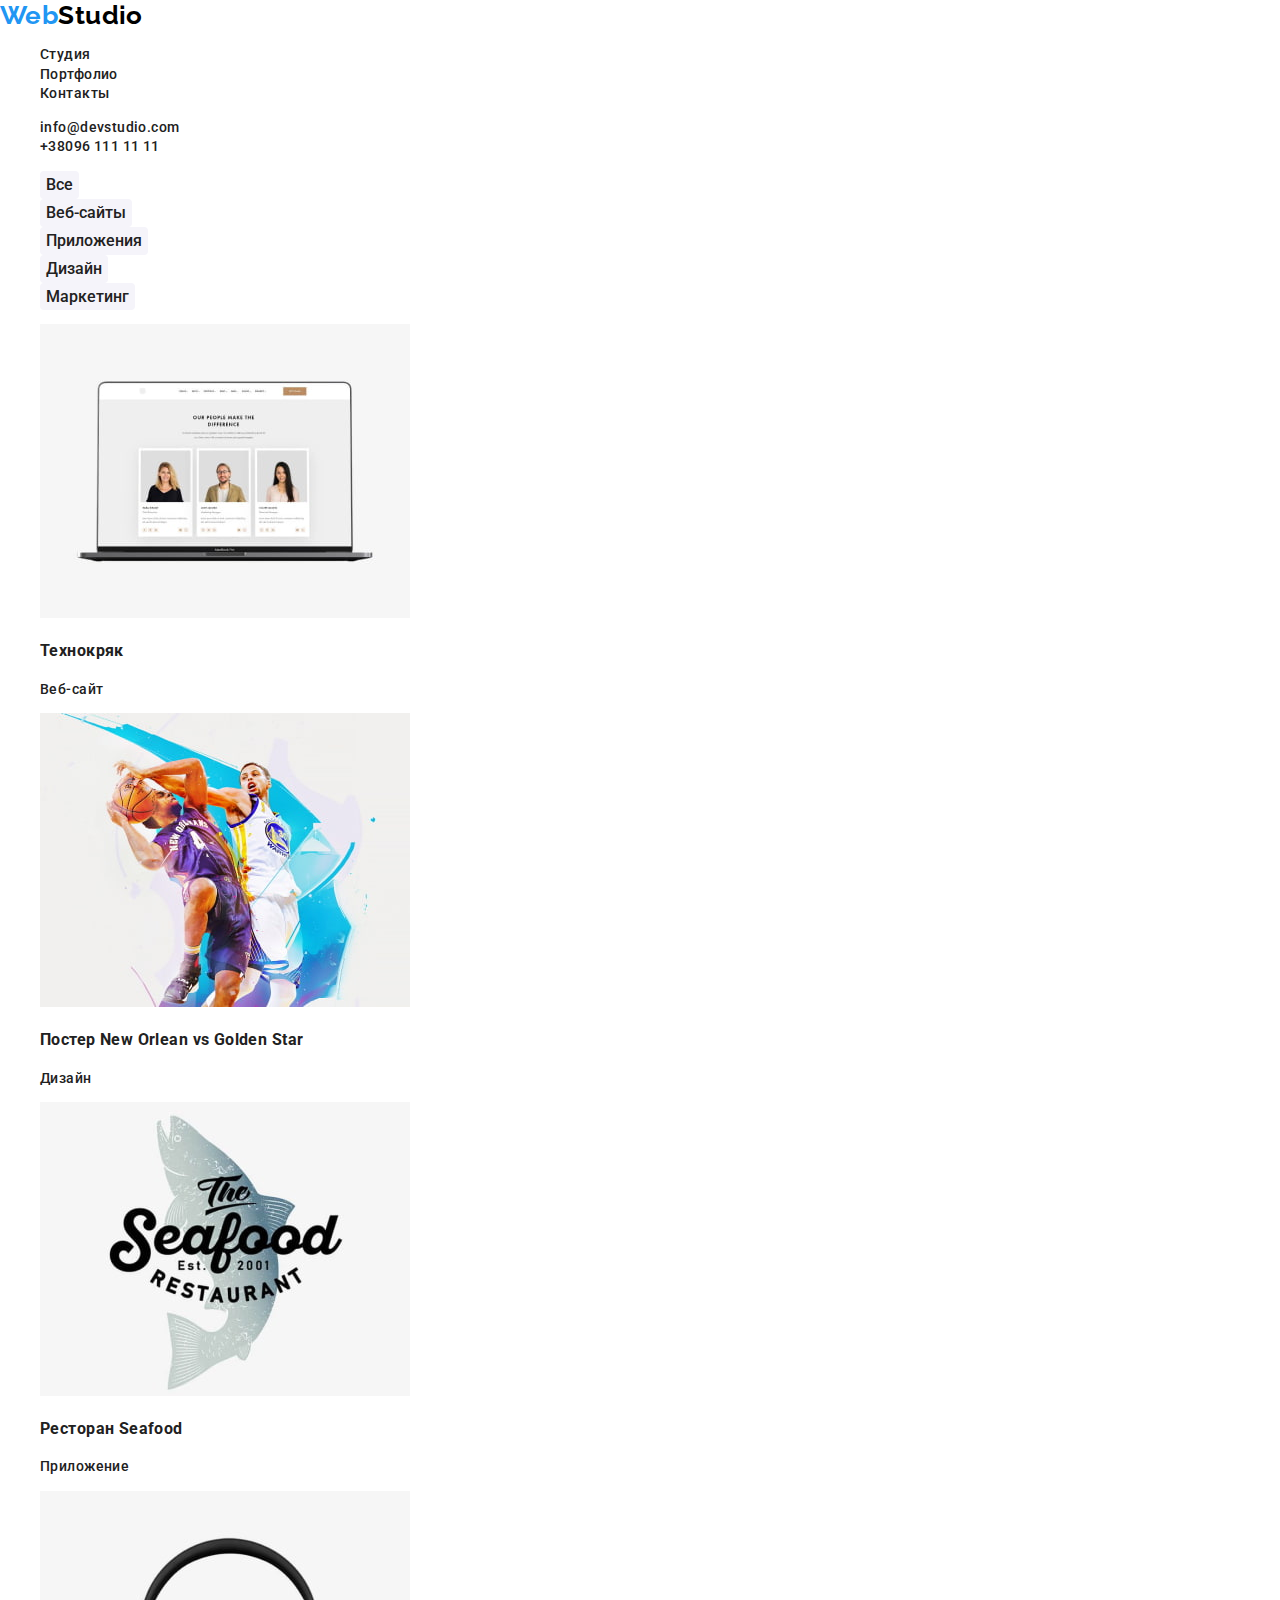
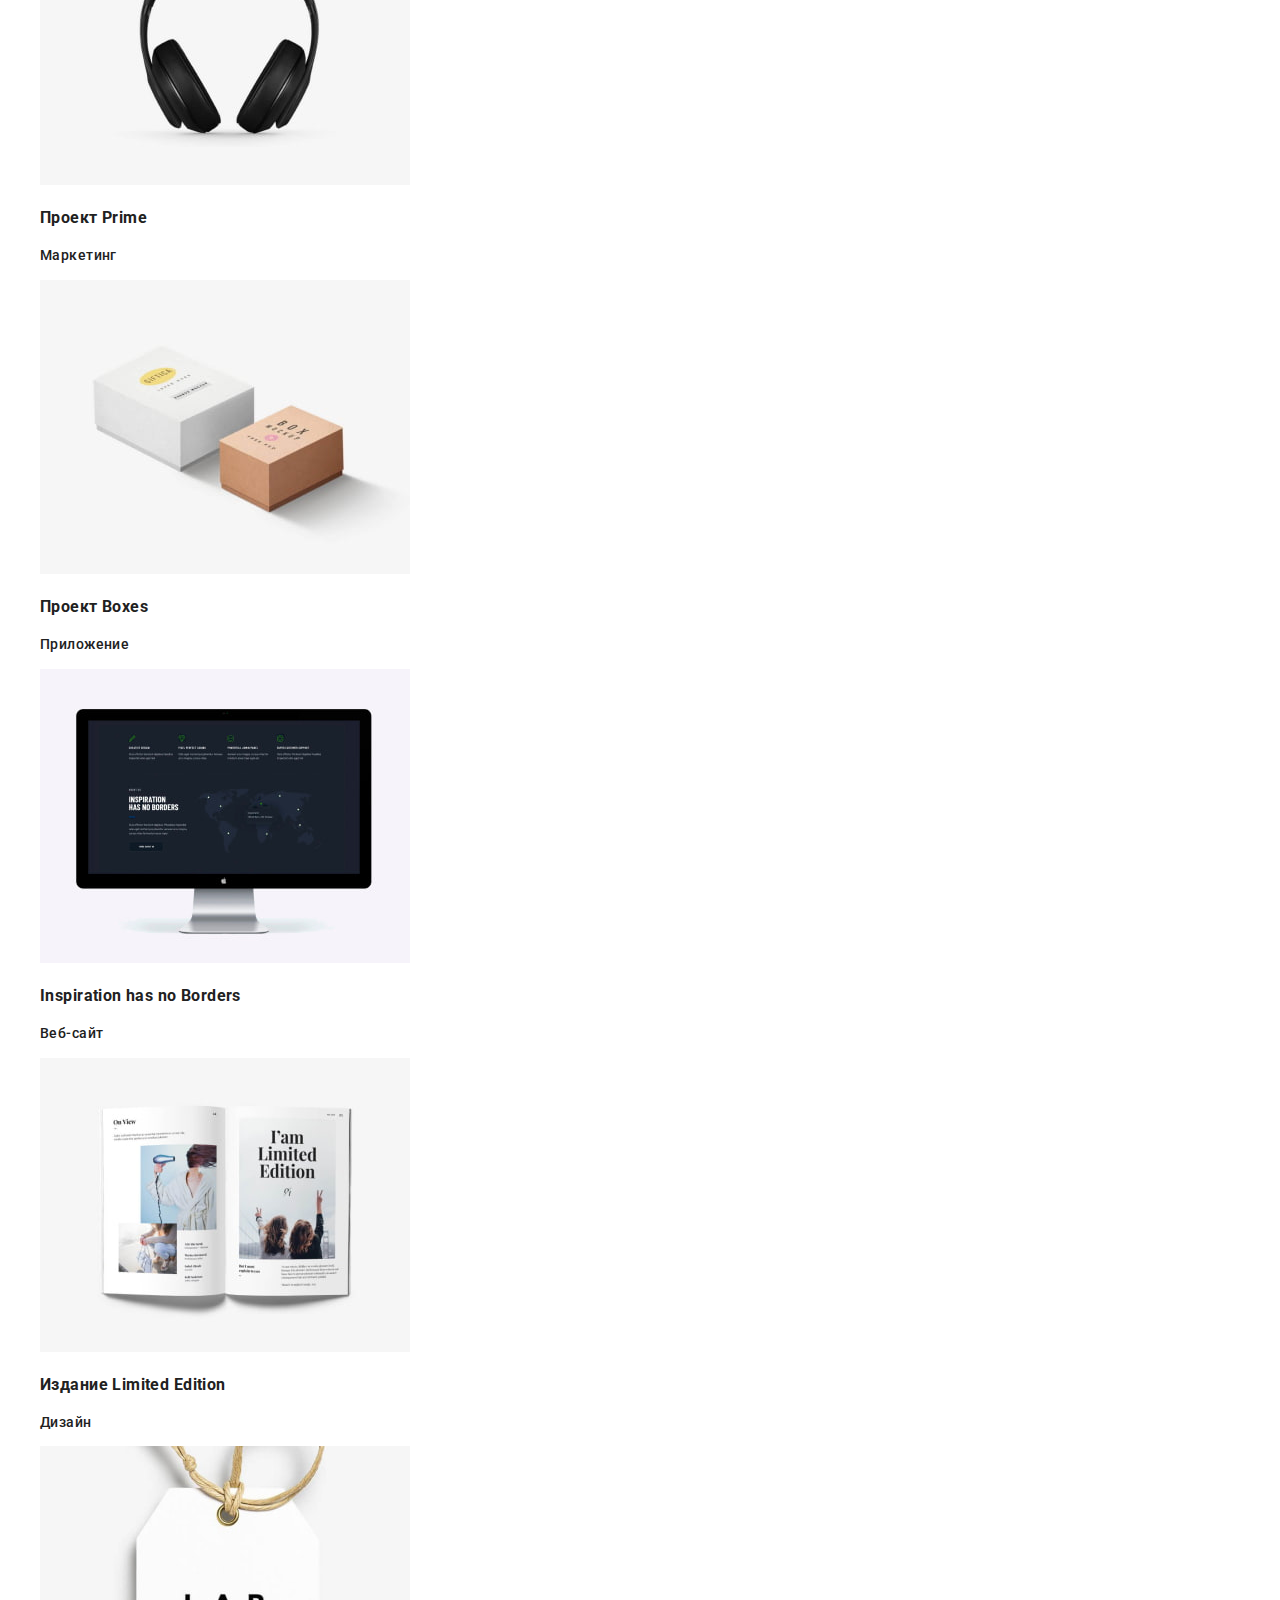
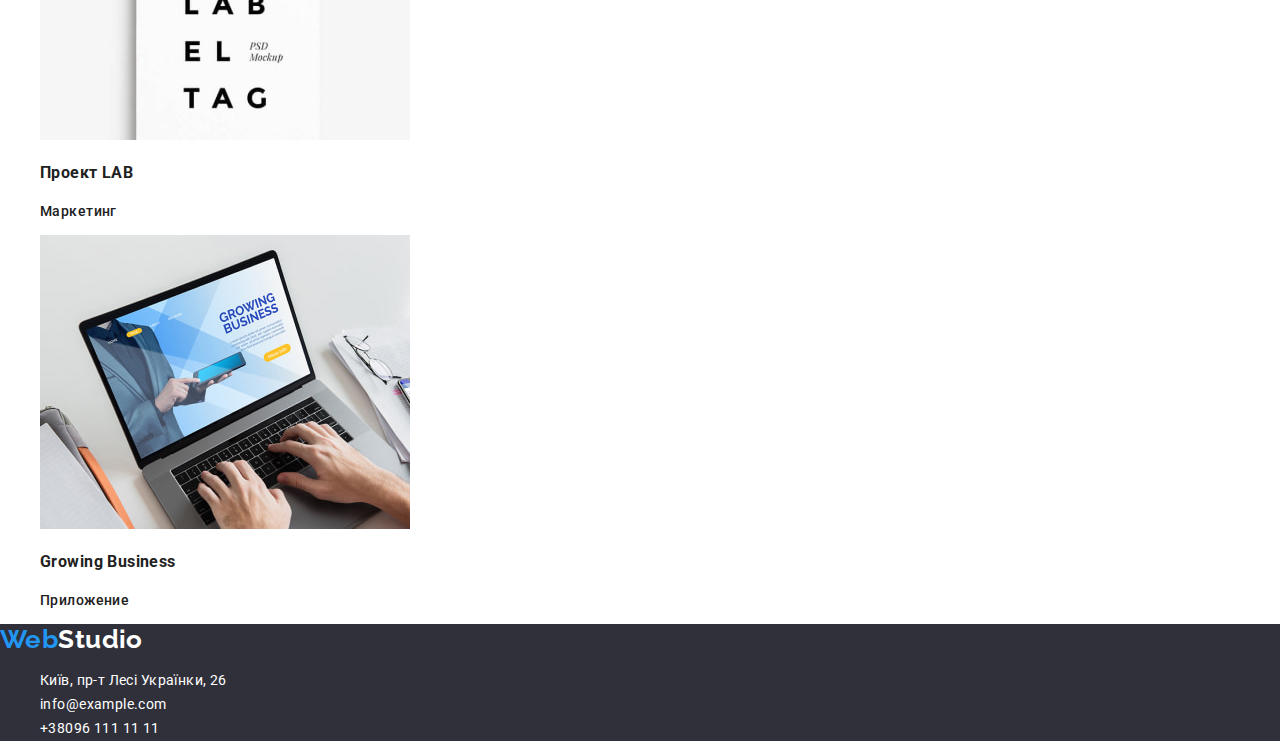
==== portfolio.html @ 74165341 "add normalize" ====
<!DOCTYPE html>
<html lang="ru">
  <head>
    <meta charset="UTF-8" />
    <meta http-equiv="X-UA-Compatible" content="IE=edge" />
    <meta name="viewport" content="width=device-width, initial-scale=1.0" />
    <title>portfolio</title>
    <link rel="stylesheet" href="https://cdnjs.cloudflare.com/ajax/libs/modern-normalize/1.0.0/modern-normalize.min.css" />
    <link rel="preconnect" href="https://fonts.googleapis.com" />
    <link rel="preconnect" href="https://fonts.gstatic.com" crossorigin />
    <link
      href="https://fonts.googleapis.com/css2?family=Raleway:wght@700&family=Roboto:wght@400;500;700;900&display=swap"
      rel="stylesheet"
    />
    <link rel="stylesheet" href="css/style.css" />
  </head>
  <body>
    <header>
      <nav>
        <a class="link logo" href="#"
          >Web
          <span class="logo dark">Studio</span>
        </a>
        <ul>
          <li class="list">
            <a class="link" href="./index.html">Студия</a>
          </li>
          <li class="list">
            <a class="link" href="#">Портфолио</a>
          </li>
          <li class="list">
            <a class="link" href="#">Контакты</a>
          </li>
        </ul>
      </nav>
      <ul class="list">
        <li>
          <a class="link" href="mailto:info@devstudio.com"
            >info@devstudio.com</a
          >
        </li>
        <li>
          <a class="link" href="tel:+380961111111">+38096 111 11 11</a>
        </li>
      </ul>
    </header>
    <main>
      <section>
        <h2 class="visually-hidden">Навигация</h2>
        <ul class="list">
          <li>
            <button class="button selection" type="button">Все</button>
          </li>
          <li>
            <button class="button selection" type="button">Веб-сайты</button>
          </li>
          <li>
            <button class="button selection" type="button">Приложения</button>
          </li>
          <li>
            <button class="button selection" type="button">Дизайн</button>
          </li>
          <li>
            <button class="button selection" type="button">Маркетинг</button>
          </li>
        </ul>
      </section>
      <section>
        <h2 class="visually-hidden">Реализованные проекты</h2>
        <ul class="list">
          <li>
            <a class="link">
              <img src="./img/tehnockyak.jpg" alt="технокряк" />
              <h3>Технокряк</h3>
              <p class="#">Веб-сайт</p>
            </a>
          </li>
          <li>
            <a class="link">
              <img src="./img/poster.jpg" alt="дизайн постеров" />
              <h3>Постер New Orlean vs Golden Star</h3>
              <p class="#">Дизайн</p>
            </a>
          </li>
          <li>
            <a class="link">
              <img src="./img/seafood.jpg" alt="приложение для ресторана" />
              <h3>Ресторан Seafood</h3>
              <p class="#">Приложение</p>
            </a>
          </li>
          <li>
            <a class="link">
              <img src="./img/prime.jpg" alt="маркетинг проект prime" />
              <h3>Проект Prime</h3>
              <p class="#">Маркетинг</p>
            </a>
          </li>
          <li>
            <a class="link">
              <img src="./img/boxes.jpg" alt="коробочные приложения" />
              <h3>Проект Boxes</h3>
              <p class="#">Приложение</p>
            </a>
          </li>
          <li>
            <a class="link">
              <img src="./img/web-sate.jpg" alt="Веб-сайт" />
              <h3>Inspiration has no Borders</h3>
              <p class="#">Веб-сайт</p>
            </a>
          </li>
          <li>
            <a class="link">
              <img src="./img/limited_edition.jpg" alt="Дизайн издания" />
              <h3>Издание Limited Edition</h3>
              <p class="#">Дизайн</p>
            </a>
          </li>
          <li>
            <a class="link">
              <img src="./img/lab.jpg" alt="маркетинговіе пректы" />
              <h3>Проект LAB</h3>
              <p class="#">Маркетинг</p>
            </a>
          </li>
          <li>
            <a class="link">
              <img src="./img/business.jpg" alt="приложения для бизнесса" />
              <h3>Growing Business</h3>
              <p class="#">Приложение</p>
            </a>
          </li>
        </ul>
      </section>
    </main>
    <footer class="footer">
      <a class="link logo" href="#"
        >Web
        <span class="logo light">Studio</span>
      </a>
      <address>
        <ul class="list">
          <li>
            <a
              class="link address"
              href="https://goo.gl/maps/NY9jB76HG3i3NCJy5"
              rel="noreferrer noopener nofollow"
              target="_blank"
              >Київ, пр-т Лесі Українки, 26
            </a>
          </li>
          <li>
            <a class="link address" href="mailto:info@example.com"
              >info@example.com
            </a>
          </li>
          <li>
            <a class="link address" href="tel:+380991111111"
              >+38096 111 11 11
            </a>
          </li>
        </ul>
      </address>
    </footer>
  </body>
</html>
---- css/style.css ----
/*! normalize.css v8.0.1 | MIT License | github.com/necolas/normalize.css */

/* Document
   ========================================================================== */

/**
 * 1. Correct the line height in all browsers.
 * 2. Prevent adjustments of font size after orientation changes in iOS.
 */

html {
  line-height: 1.15;
  /* 1 */
  -webkit-text-size-adjust: 100%;
  /* 2 */
}

/* Sections
   ========================================================================== */

/**
 * Remove the margin in all browsers.
 */

body {
  margin: 0;
}

/**
 * Render the `main` element consistently in IE.
 */

main {
  display: block;
}

/**
 * Correct the font size and margin on `h1` elements within `section` and
 * `article` contexts in Chrome, Firefox, and Safari.
 */

h1 {
  font-size: 2em;
  margin: 0.67em 0;
}

/* Grouping content
   ========================================================================== */

/**
 * 1. Add the correct box sizing in Firefox.
 * 2. Show the overflow in Edge and IE.
 */

hr {
  box-sizing: content-box;
  /* 1 */
  height: 0;
  /* 1 */
  overflow: visible;
  /* 2 */
}

/**
 * 1. Correct the inheritance and scaling of font size in all browsers.
 * 2. Correct the odd `em` font sizing in all browsers.
 */

pre {
  font-family: monospace, monospace;
  /* 1 */
  font-size: 1em;
  /* 2 */
}

/* Text-level semantics
   ========================================================================== */

/**
 * Remove the gray background on active links in IE 10.
 */

a {
  background-color: transparent;
}

/**
 * 1. Remove the bottom border in Chrome 57-
 * 2. Add the correct text decoration in Chrome, Edge, IE, Opera, and Safari.
 */

abbr[title] {
  border-bottom: none;
  /* 1 */
  text-decoration: underline;
  /* 2 */
  text-decoration: underline dotted;
  /* 2 */
}

/**
 * Add the correct font weight in Chrome, Edge, and Safari.
 */

b,
strong {
  font-weight: bolder;
}

/**
 * 1. Correct the inheritance and scaling of font size in all browsers.
 * 2. Correct the odd `em` font sizing in all browsers.
 */

code,
kbd,
samp {
  font-family: monospace, monospace;
  /* 1 */
  font-size: 1em;
  /* 2 */
}

/**
 * Add the correct font size in all browsers.
 */

small {
  font-size: 80%;
}

/**
 * Prevent `sub` and `sup` elements from affecting the line height in
 * all browsers.
 */

sub,
sup {
  font-size: 75%;
  line-height: 0;
  position: relative;
  vertical-align: baseline;
}

sub {
  bottom: -0.25em;
}

sup {
  top: -0.5em;
}

/* Embedded content
   ========================================================================== */

/**
 * Remove the border on images inside links in IE 10.
 */

img {
  border-style: none;
}

/* Forms
   ========================================================================== */

/**
 * 1. Change the font styles in all browsers.
 * 2. Remove the margin in Firefox and Safari.
 */

button,
input,
optgroup,
select,
textarea {
  font-family: inherit;
  /* 1 */
  font-size: 100%;
  /* 1 */
  line-height: 1.15;
  /* 1 */
  margin: 0;
  /* 2 */
}

/**
 * Show the overflow in IE.
 * 1. Show the overflow in Edge.
 */

button,
input {
  /* 1 */
  overflow: visible;
}

/**
 * Remove the inheritance of text transform in Edge, Firefox, and IE.
 * 1. Remove the inheritance of text transform in Firefox.
 */

button,
select {
  /* 1 */
  text-transform: none;
}

/**
 * Correct the inability to style clickable types in iOS and Safari.
 */

button,
[type="button"],
[type="reset"],
[type="submit"] {
  -webkit-appearance: button;
}

/**
 * Remove the inner border and padding in Firefox.
 */

button::-moz-focus-inner,
[type="button"]::-moz-focus-inner,
[type="reset"]::-moz-focus-inner,
[type="submit"]::-moz-focus-inner {
  border-style: none;
  padding: 0;
}

/**
 * Restore the focus styles unset by the previous rule.
 */

button:-moz-focusring,
[type="button"]:-moz-focusring,
[type="reset"]:-moz-focusring,
[type="submit"]:-moz-focusring {
  outline: 1px dotted ButtonText;
}

/**
 * Correct the padding in Firefox.
 */

fieldset {
  padding: 0.35em 0.75em 0.625em;
}

/**
 * 1. Correct the text wrapping in Edge and IE.
 * 2. Correct the color inheritance from `fieldset` elements in IE.
 * 3. Remove the padding so developers are not caught out when they zero out
 *    `fieldset` elements in all browsers.
 */

legend {
  box-sizing: border-box;
  /* 1 */
  color: inherit;
  /* 2 */
  display: table;
  /* 1 */
  max-width: 100%;
  /* 1 */
  padding: 0;
  /* 3 */
  white-space: normal;
  /* 1 */
}

/**
 * Add the correct vertical alignment in Chrome, Firefox, and Opera.
 */

progress {
  vertical-align: baseline;
}

/**
 * Remove the default vertical scrollbar in IE 10+.
 */

textarea {
  overflow: auto;
}

/**
 * 1. Add the correct box sizing in IE 10.
 * 2. Remove the padding in IE 10.
 */

[type="checkbox"],
[type="radio"] {
  box-sizing: border-box;
  /* 1 */
  padding: 0;
  /* 2 */
}

/**
 * Correct the cursor style of increment and decrement buttons in Chrome.
 */

[type="number"]::-webkit-inner-spin-button,
[type="number"]::-webkit-outer-spin-button {
  height: auto;
}

/**
 * 1. Correct the odd appearance in Chrome and Safari.
 * 2. Correct the outline style in Safari.
 */

[type="search"] {
  -webkit-appearance: textfield;
  /* 1 */
  outline-offset: -2px;
  /* 2 */
}

/**
 * Remove the inner padding in Chrome and Safari on macOS.
 */

[type="search"]::-webkit-search-decoration {
  -webkit-appearance: none;
}

/**
 * 1. Correct the inability to style clickable types in iOS and Safari.
 * 2. Change font properties to `inherit` in Safari.
 */

::-webkit-file-upload-button {
  -webkit-appearance: button;
  /* 1 */
  font: inherit;
  /* 2 */
}

/* Interactive
   ========================================================================== */

/*
 * Add the correct display in Edge, IE 10+, and Firefox.
 */

details {
  display: block;
}

/*
 * Add the correct display in all browsers.
 */

summary {
  display: list-item;
}

/* Misc
   ========================================================================== */

/**
 * Add the correct display in IE 10+.
 */

template {
  display: none;
}

/**
 * Add the correct display in IE 10.
 */

[hidden] {
  display: none;
}
:root {
  --main-font: "Roboto", "sans-serif";
  --secondary-font: "Raleway";
  --color-blue: #2196f3;
  --text-color-black: #212121;
  --text-color-wight: #ffffff;
  --background: #2f303a;
  --background-light: #f5f4fa;
  --text-color-grey: #757575;
  --logo-color-darck: #000000;
}
body {
  font-family: var(--main-font);
  color: var(--text-color-black);
  font-style: normal;
  line-height: 1.4;
  font-size: 14px;
  letter-spacing: 0.03em;
}
*,
*::before,
*::after {
  box-sizing: border-box;
}
.link {
  text-decoration: none;
  font-weight: 500;
  color: var(--text-color-black);
}
.link:hover {
  color: var(--color-blue);
}
.logo {
  font-family: var(--secondary-font);
  font-weight: 700;
  font-size: 26px;
  line-height: 1.19;
  color: var(--color-blue);
  text-align: left;
  display: flex;
}
.dark {
  color: var(--logo-color-darck);
}
.dark:hover {
  color: var(--logo-color-darck);
}
.light {
  color: var(--text-color-wight);
}
.list {
  list-style-type: none;
}
.item {
  line-height: 2;
  color: var(--text-color-grey);
}
.hero {
  background: var(--background);
  color: var(--text-color-wight);
  font-weight: 900;
  font-size: 44px;
  line-height: 1.36;
  letter-spacing: 0.06em;
  text-transform: uppercase;
  text-align: center;
}
.button {
  background-color: var(--color-blue);
  color: var(--text-color-wight);
  border-radius: 4px;
  border: none;
  cursor: pointer;
}
button:hover {
  background-color: var(--color-blue);
  color: var(--text-color-wight);
  -webkit-transform: scale(1.3);
  transform: scale(1.3);
}
.selection {
  background-color: var(--background-light);
  color: var(--text-color-black);
  font-weight: 500;
  font-size: 16px;
  line-height: 1.62;
}
.colection {
  color: var(--text-color-black);
  font-weight: 700;
  text-transform: uppercase;
}
.title {
  font-weight: 500;
  font-size: 16px;
  color: var(--text-color-black);
}
.text {
  color: var(--text-color-grey);
  font-weight: 400;
  font-size: 16px;
  line-height: 1.18;
}
.topic {
  font-weight: 700;
  font-size: 36px;
  line-height: 1.16;
}
.tim {
  background-color: var(--background-light);
}
.visually-hidden {
  position: absolute;
  width: 1px;
  height: 1px;
  margin: -1px;
  border: 0;
  padding: 0;
  white-space: nowrap;
  clip-path: inset(100%);
  clip: rect(0 0 0 0);
  overflow: hidden;
}
.footer {
  background: var(--background);
}
.address {
  color: var(--text-color-wight);
  font-style: normal;
  font-weight: 400;
  line-height: 1.71;
}
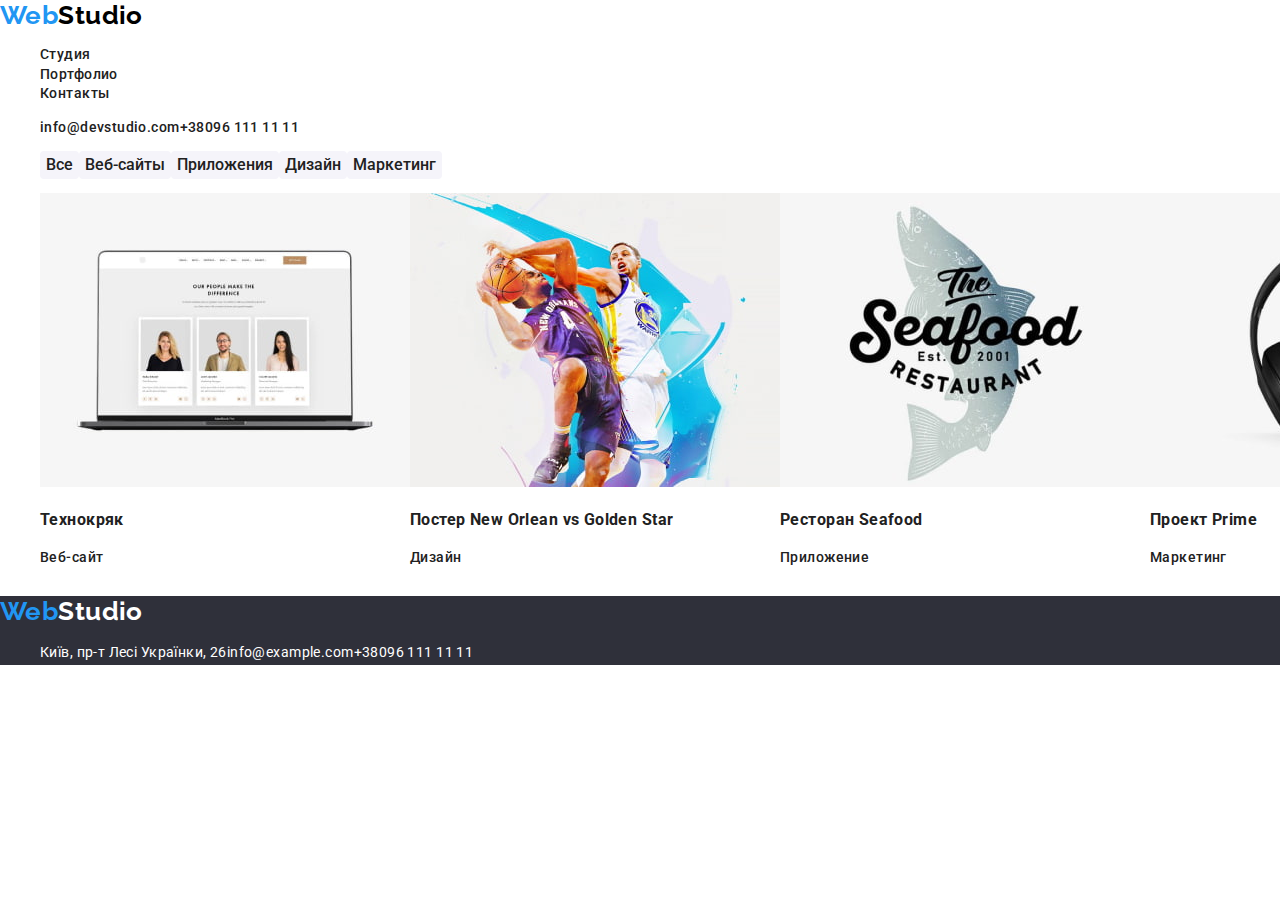
==== commit a90d62ac: "add stile" ====
--- a/portfolio.html
+++ b/portfolio.html
@@ -5,7 +5,10 @@
     <meta http-equiv="X-UA-Compatible" content="IE=edge" />
     <meta name="viewport" content="width=device-width, initial-scale=1.0" />
     <title>portfolio</title>
-    <link rel="stylesheet" href="https://cdnjs.cloudflare.com/ajax/libs/modern-normalize/1.0.0/modern-normalize.min.css" />
+    <link
+      rel="stylesheet"
+      href="https://cdnjs.cloudflare.com/ajax/libs/modern-normalize/1.0.0/modern-normalize.min.css"
+    />
     <link rel="preconnect" href="https://fonts.googleapis.com" />
     <link rel="preconnect" href="https://fonts.gstatic.com" crossorigin />
     <link
--- a/css/style.css
+++ b/css/style.css
@@ -389,6 +389,7 @@
   --logo-color-darck: #000000;
 }
 body {
+  margin: 0;
   font-family: var(--main-font);
   color: var(--text-color-black);
   font-style: normal;
@@ -396,15 +397,19 @@
   font-size: 14px;
   letter-spacing: 0.03em;
 }
+html {
+  box-sizing: border-box;
+}
 *,
 *::before,
 *::after {
-  box-sizing: border-box;
+  box-sizing: inherit;
 }
 .link {
   text-decoration: none;
   font-weight: 500;
   color: var(--text-color-black);
+  display: inline-block;
 }
 .link:hover {
   color: var(--color-blue);
@@ -429,6 +434,7 @@
 }
 .list {
   list-style-type: none;
+  display: flex;
 }
 .item {
   line-height: 2;
@@ -468,6 +474,7 @@
   color: var(--text-color-black);
   font-weight: 700;
   text-transform: uppercase;
+  text-align: center;
 }
 .title {
   font-weight: 500;
@@ -479,6 +486,7 @@
   font-weight: 400;
   font-size: 16px;
   line-height: 1.18;
+  text-align: center;
 }
 .topic {
   font-weight: 700;
@@ -508,4 +516,13 @@
   font-style: normal;
   font-weight: 400;
   line-height: 1.71;
+}
+.container {
+  width: 1200px;
+  margin-left: auto;
+  margin-right: auto;
+}
+.nav {
+  display: flex;
+  align-items: center;
 }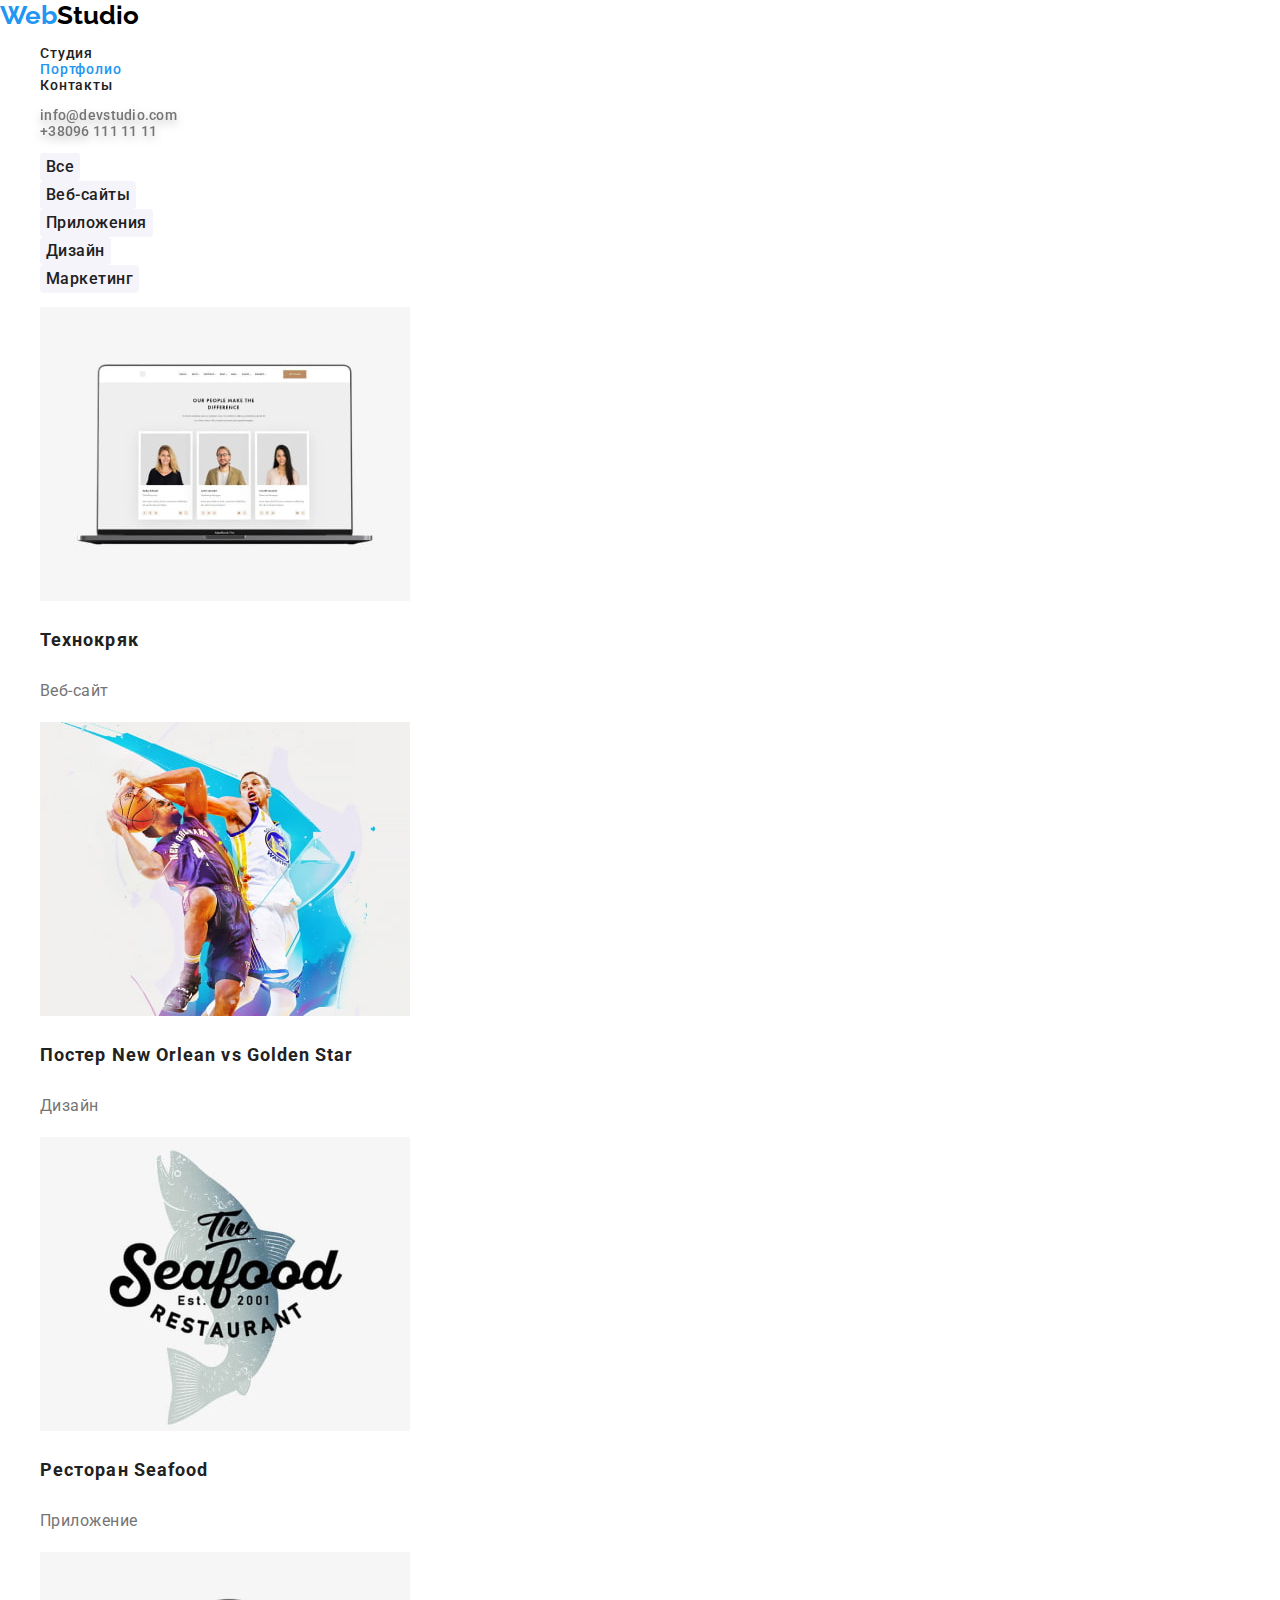
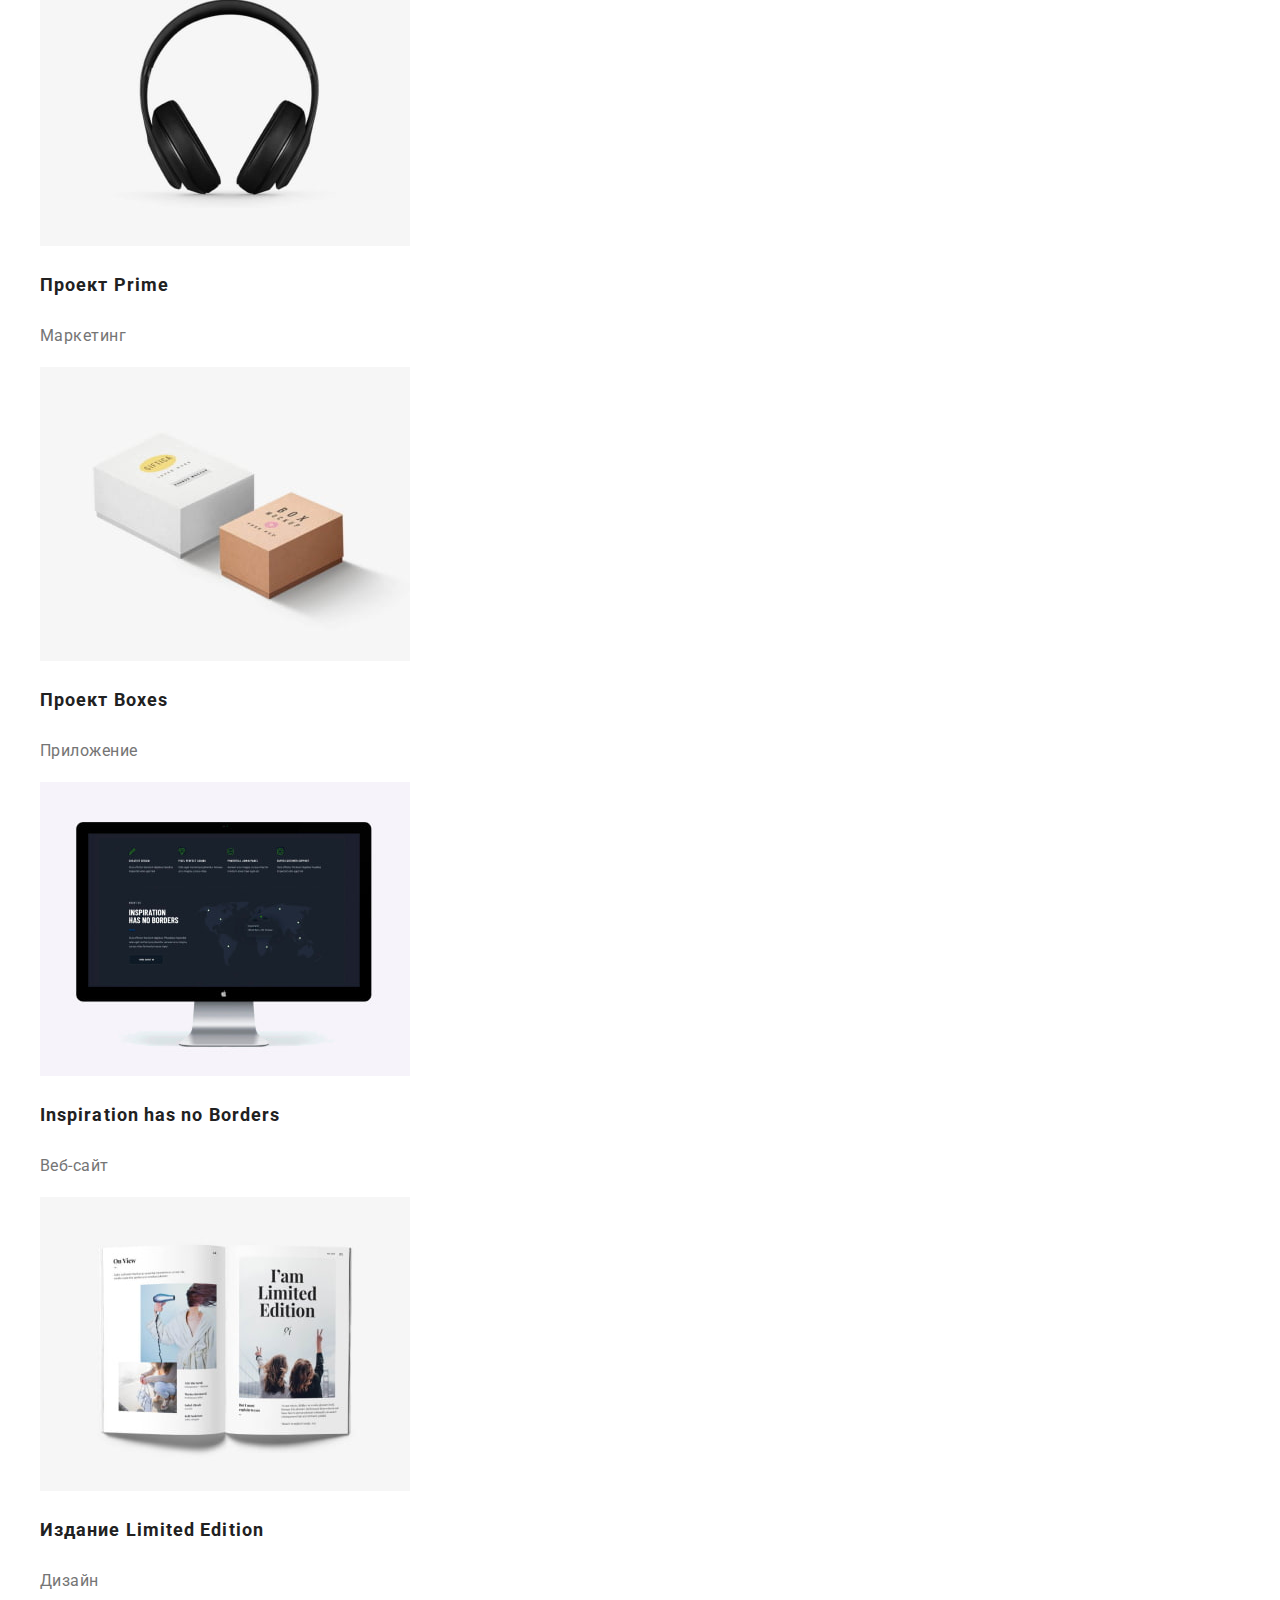
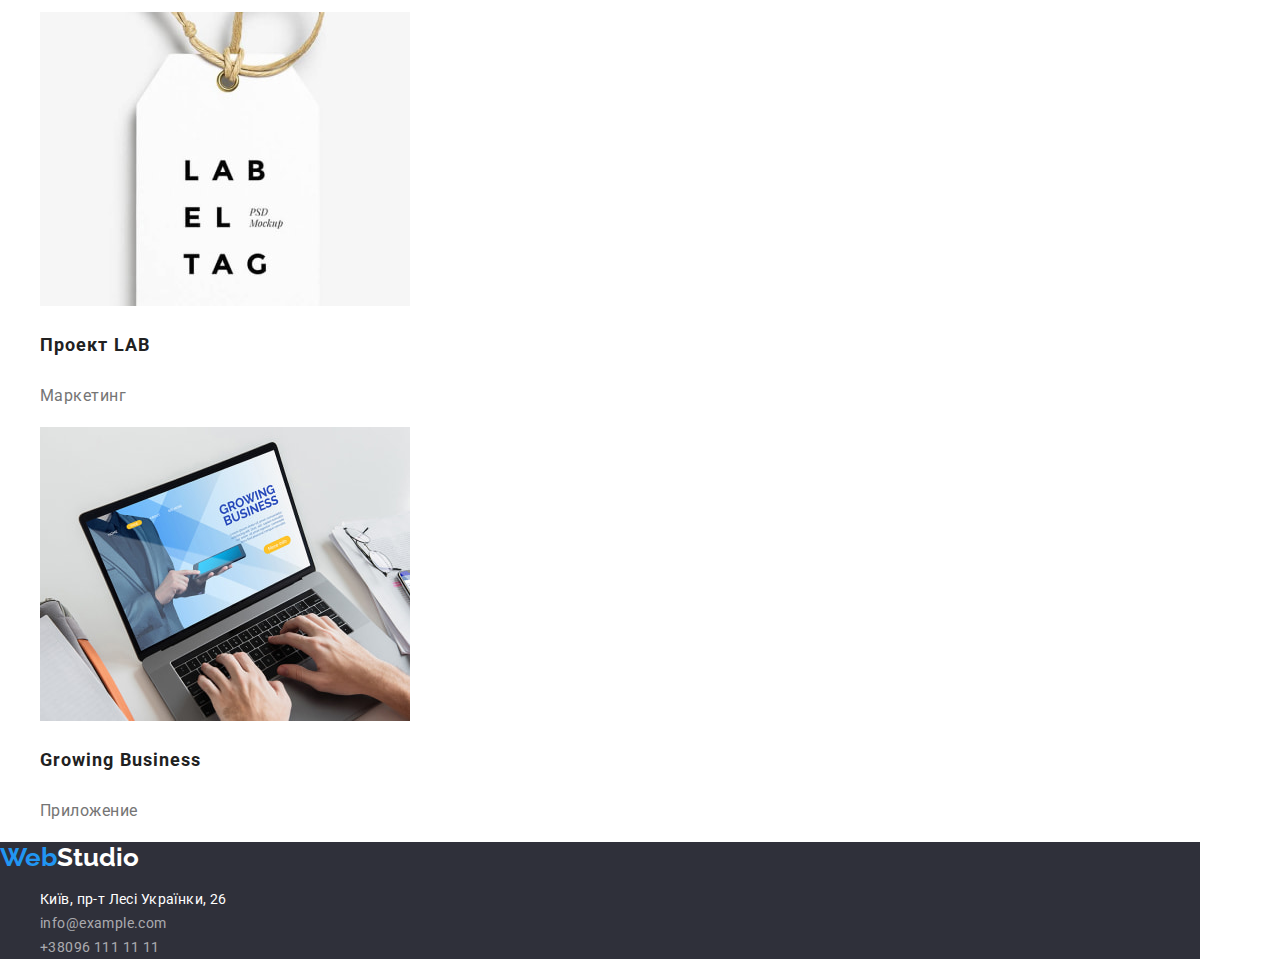
==== commit 0342ee51: "correct to stile" ====
--- a/portfolio.html
+++ b/portfolio.html
@@ -7,7 +7,7 @@
     <title>portfolio</title>
     <link
       rel="stylesheet"
-      href="https://cdnjs.cloudflare.com/ajax/libs/modern-normalize/1.0.0/modern-normalize.min.css"
+      href="node_modules/modern-normalize/modern-normalize.css"
     />
     <link rel="preconnect" href="https://fonts.googleapis.com" />
     <link rel="preconnect" href="https://fonts.gstatic.com" crossorigin />
@@ -21,35 +21,36 @@
     <header>
       <nav>
         <a class="link logo" href="#"
-          >Web
-          <span class="logo dark">Studio</span>
+          >Web<span class="logo dark">Studio</span>
         </a>
-        <ul>
-          <li class="list">
-            <a class="link" href="./index.html">Студия</a>
+        <ul class="list">
+          <li>
+            <a class="nav-link link" href="./index.html">Студия</a>
           </li>
-          <li class="list">
-            <a class="link" href="#">Портфолио</a>
+          <li>
+            <a class="nav-link current link" href="#">Портфолио</a>
           </li>
-          <li class="list">
-            <a class="link" href="#">Контакты</a>
+          <li>
+            <a class="nav-link link" href="#">Контакты</a>
           </li>
         </ul>
       </nav>
       <ul class="list">
         <li>
-          <a class="link" href="mailto:info@devstudio.com"
+          <a class="contact-link link" href="mailto:info@devstudio.com"
             >info@devstudio.com</a
           >
         </li>
         <li>
-          <a class="link" href="tel:+380961111111">+38096 111 11 11</a>
+          <a class="contact-link link" href="tel:+380961111111"
+            >+38096 111 11 11</a
+          >
         </li>
       </ul>
     </header>
     <main>
       <section>
-        <h2 class="visually-hidden">Навигация</h2>
+        <h1 class="visually-hidden">Навигация</h1>
         <ul class="list">
           <li>
             <button class="button selection" type="button">Все</button>
@@ -74,64 +75,64 @@
           <li>
             <a class="link">
               <img src="./img/tehnockyak.jpg" alt="технокряк" />
-              <h3>Технокряк</h3>
-              <p class="#">Веб-сайт</p>
+              <h3 class="project">Технокряк</h3>
+              <p class="project-descript">Веб-сайт</p>
             </a>
           </li>
           <li>
             <a class="link">
               <img src="./img/poster.jpg" alt="дизайн постеров" />
-              <h3>Постер New Orlean vs Golden Star</h3>
-              <p class="#">Дизайн</p>
+              <h3 class="project">Постер New Orlean vs Golden Star</h3>
+              <p class="project-descript">Дизайн</p>
             </a>
           </li>
           <li>
             <a class="link">
               <img src="./img/seafood.jpg" alt="приложение для ресторана" />
-              <h3>Ресторан Seafood</h3>
-              <p class="#">Приложение</p>
+              <h3 class="project">Ресторан Seafood</h3>
+              <p class="project-descript">Приложение</p>
             </a>
           </li>
           <li>
             <a class="link">
               <img src="./img/prime.jpg" alt="маркетинг проект prime" />
-              <h3>Проект Prime</h3>
-              <p class="#">Маркетинг</p>
+              <h3 class="project">Проект Prime</h3>
+              <p class="project-descript">Маркетинг</p>
             </a>
           </li>
           <li>
             <a class="link">
               <img src="./img/boxes.jpg" alt="коробочные приложения" />
-              <h3>Проект Boxes</h3>
-              <p class="#">Приложение</p>
+              <h3 class="project">Проект Boxes</h3>
+              <p class="project-descript">Приложение</p>
             </a>
           </li>
           <li>
             <a class="link">
               <img src="./img/web-sate.jpg" alt="Веб-сайт" />
-              <h3>Inspiration has no Borders</h3>
-              <p class="#">Веб-сайт</p>
+              <h3 class="project">Inspiration has no Borders</h3>
+              <p class="project-descript">Веб-сайт</p>
             </a>
           </li>
           <li>
             <a class="link">
               <img src="./img/limited_edition.jpg" alt="Дизайн издания" />
-              <h3>Издание Limited Edition</h3>
-              <p class="#">Дизайн</p>
+              <h3 class="project">Издание Limited Edition</h3>
+              <p class="project-descript">Дизайн</p>
             </a>
           </li>
           <li>
             <a class="link">
               <img src="./img/lab.jpg" alt="маркетинговіе пректы" />
-              <h3>Проект LAB</h3>
-              <p class="#">Маркетинг</p>
+              <h3 class="project">Проект LAB</h3>
+              <p class="project-descript">Маркетинг</p>
             </a>
           </li>
           <li>
             <a class="link">
               <img src="./img/business.jpg" alt="приложения для бизнесса" />
-              <h3>Growing Business</h3>
-              <p class="#">Приложение</p>
+              <h3 class="project">Growing Business</h3>
+              <p class="project-descript">Приложение</p>
             </a>
           </li>
         </ul>
@@ -139,14 +140,13 @@
     </main>
     <footer class="footer">
       <a class="link logo" href="#"
-        >Web
-        <span class="logo light">Studio</span>
+        >Web<span class="logo light">Studio</span>
       </a>
-      <address>
+      <address class="address">
         <ul class="list">
           <li>
             <a
-              class="link address"
+              class="address-link accent link"
               href="https://goo.gl/maps/NY9jB76HG3i3NCJy5"
               rel="noreferrer noopener nofollow"
               target="_blank"
@@ -154,12 +154,12 @@
             </a>
           </li>
           <li>
-            <a class="link address" href="mailto:info@example.com"
+            <a class="address-link link" href="mailto:info@example.com"
               >info@example.com
             </a>
           </li>
           <li>
-            <a class="link address" href="tel:+380991111111"
+            <a class="address-link link" href="tel:+380991111111"
               >+38096 111 11 11
             </a>
           </li>
--- a/css/style.css
+++ b/css/style.css
@@ -1,417 +1,46 @@
-/*! normalize.css v8.0.1 | MIT License | github.com/necolas/normalize.css */
-
-/* Document
-   ========================================================================== */
-
-/**
- * 1. Correct the line height in all browsers.
- * 2. Prevent adjustments of font size after orientation changes in iOS.
- */
-
-html {
-  line-height: 1.15;
-  /* 1 */
-  -webkit-text-size-adjust: 100%;
-  /* 2 */
-}
-
-/* Sections
-   ========================================================================== */
-
-/**
- * Remove the margin in all browsers.
- */
-
-body {
-  margin: 0;
-}
-
-/**
- * Render the `main` element consistently in IE.
- */
-
-main {
-  display: block;
-}
-
-/**
- * Correct the font size and margin on `h1` elements within `section` and
- * `article` contexts in Chrome, Firefox, and Safari.
- */
-
-h1 {
-  font-size: 2em;
-  margin: 0.67em 0;
-}
-
-/* Grouping content
-   ========================================================================== */
-
-/**
- * 1. Add the correct box sizing in Firefox.
- * 2. Show the overflow in Edge and IE.
- */
-
-hr {
-  box-sizing: content-box;
-  /* 1 */
-  height: 0;
-  /* 1 */
-  overflow: visible;
-  /* 2 */
-}
-
-/**
- * 1. Correct the inheritance and scaling of font size in all browsers.
- * 2. Correct the odd `em` font sizing in all browsers.
- */
-
-pre {
-  font-family: monospace, monospace;
-  /* 1 */
-  font-size: 1em;
-  /* 2 */
-}
-
-/* Text-level semantics
-   ========================================================================== */
-
-/**
- * Remove the gray background on active links in IE 10.
- */
-
-a {
-  background-color: transparent;
-}
-
-/**
- * 1. Remove the bottom border in Chrome 57-
- * 2. Add the correct text decoration in Chrome, Edge, IE, Opera, and Safari.
- */
-
-abbr[title] {
-  border-bottom: none;
-  /* 1 */
-  text-decoration: underline;
-  /* 2 */
-  text-decoration: underline dotted;
-  /* 2 */
-}
-
-/**
- * Add the correct font weight in Chrome, Edge, and Safari.
- */
-
-b,
-strong {
-  font-weight: bolder;
-}
-
-/**
- * 1. Correct the inheritance and scaling of font size in all browsers.
- * 2. Correct the odd `em` font sizing in all browsers.
- */
-
-code,
-kbd,
-samp {
-  font-family: monospace, monospace;
-  /* 1 */
-  font-size: 1em;
-  /* 2 */
-}
-
-/**
- * Add the correct font size in all browsers.
- */
-
-small {
-  font-size: 80%;
-}
-
-/**
- * Prevent `sub` and `sup` elements from affecting the line height in
- * all browsers.
- */
-
-sub,
-sup {
-  font-size: 75%;
-  line-height: 0;
-  position: relative;
-  vertical-align: baseline;
-}
-
-sub {
-  bottom: -0.25em;
-}
-
-sup {
-  top: -0.5em;
-}
-
-/* Embedded content
-   ========================================================================== */
-
-/**
- * Remove the border on images inside links in IE 10.
- */
-
-img {
-  border-style: none;
-}
-
-/* Forms
-   ========================================================================== */
-
-/**
- * 1. Change the font styles in all browsers.
- * 2. Remove the margin in Firefox and Safari.
- */
-
-button,
-input,
-optgroup,
-select,
-textarea {
-  font-family: inherit;
-  /* 1 */
-  font-size: 100%;
-  /* 1 */
-  line-height: 1.15;
-  /* 1 */
-  margin: 0;
-  /* 2 */
-}
-
-/**
- * Show the overflow in IE.
- * 1. Show the overflow in Edge.
- */
-
-button,
-input {
-  /* 1 */
-  overflow: visible;
-}
-
-/**
- * Remove the inheritance of text transform in Edge, Firefox, and IE.
- * 1. Remove the inheritance of text transform in Firefox.
- */
-
-button,
-select {
-  /* 1 */
-  text-transform: none;
-}
-
-/**
- * Correct the inability to style clickable types in iOS and Safari.
- */
-
-button,
-[type="button"],
-[type="reset"],
-[type="submit"] {
-  -webkit-appearance: button;
-}
-
-/**
- * Remove the inner border and padding in Firefox.
- */
-
-button::-moz-focus-inner,
-[type="button"]::-moz-focus-inner,
-[type="reset"]::-moz-focus-inner,
-[type="submit"]::-moz-focus-inner {
-  border-style: none;
-  padding: 0;
-}
-
-/**
- * Restore the focus styles unset by the previous rule.
- */
-
-button:-moz-focusring,
-[type="button"]:-moz-focusring,
-[type="reset"]:-moz-focusring,
-[type="submit"]:-moz-focusring {
-  outline: 1px dotted ButtonText;
-}
-
-/**
- * Correct the padding in Firefox.
- */
-
-fieldset {
-  padding: 0.35em 0.75em 0.625em;
-}
-
-/**
- * 1. Correct the text wrapping in Edge and IE.
- * 2. Correct the color inheritance from `fieldset` elements in IE.
- * 3. Remove the padding so developers are not caught out when they zero out
- *    `fieldset` elements in all browsers.
- */
-
-legend {
-  box-sizing: border-box;
-  /* 1 */
-  color: inherit;
-  /* 2 */
-  display: table;
-  /* 1 */
-  max-width: 100%;
-  /* 1 */
-  padding: 0;
-  /* 3 */
-  white-space: normal;
-  /* 1 */
-}
-
-/**
- * Add the correct vertical alignment in Chrome, Firefox, and Opera.
- */
-
-progress {
-  vertical-align: baseline;
-}
-
-/**
- * Remove the default vertical scrollbar in IE 10+.
- */
-
-textarea {
-  overflow: auto;
-}
-
-/**
- * 1. Add the correct box sizing in IE 10.
- * 2. Remove the padding in IE 10.
- */
-
-[type="checkbox"],
-[type="radio"] {
-  box-sizing: border-box;
-  /* 1 */
-  padding: 0;
-  /* 2 */
-}
-
-/**
- * Correct the cursor style of increment and decrement buttons in Chrome.
- */
-
-[type="number"]::-webkit-inner-spin-button,
-[type="number"]::-webkit-outer-spin-button {
-  height: auto;
-}
-
-/**
- * 1. Correct the odd appearance in Chrome and Safari.
- * 2. Correct the outline style in Safari.
- */
-
-[type="search"] {
-  -webkit-appearance: textfield;
-  /* 1 */
-  outline-offset: -2px;
-  /* 2 */
-}
-
-/**
- * Remove the inner padding in Chrome and Safari on macOS.
- */
-
-[type="search"]::-webkit-search-decoration {
-  -webkit-appearance: none;
-}
-
-/**
- * 1. Correct the inability to style clickable types in iOS and Safari.
- * 2. Change font properties to `inherit` in Safari.
- */
-
-::-webkit-file-upload-button {
-  -webkit-appearance: button;
-  /* 1 */
-  font: inherit;
-  /* 2 */
-}
-
-/* Interactive
-   ========================================================================== */
-
-/*
- * Add the correct display in Edge, IE 10+, and Firefox.
- */
-
-details {
-  display: block;
-}
-
-/*
- * Add the correct display in all browsers.
- */
-
-summary {
-  display: list-item;
-}
-
-/* Misc
-   ========================================================================== */
-
-/**
- * Add the correct display in IE 10+.
- */
-
-template {
-  display: none;
-}
-
-/**
- * Add the correct display in IE 10.
- */
-
-[hidden] {
-  display: none;
-}
 :root {
   --main-font: "Roboto", "sans-serif";
   --secondary-font: "Raleway";
   --color-blue: #2196f3;
+  --hover-color-blue: #188ce8;
   --text-color-black: #212121;
   --text-color-wight: #ffffff;
-  --background: #2f303a;
+  --background-color-darck: #2f303a;
   --background-light: #f5f4fa;
-  --text-color-grey: #757575;
+  --text-color-gray: #757575;
   --logo-color-darck: #000000;
-}
-body {
-  margin: 0;
-  font-family: var(--main-font);
-  color: var(--text-color-black);
-  font-style: normal;
-  line-height: 1.4;
-  font-size: 14px;
-  letter-spacing: 0.03em;
-}
-html {
-  box-sizing: border-box;
+  --address-text-color: rgba(255, 255, 255, 0.6);
 }
 *,
 *::before,
 *::after {
   box-sizing: inherit;
 }
+html {
+  box-sizing: border-box;
+}
+body {
+  margin: 0;
+  font-family: var(--main-font);
+  color: var(--text-color-black);
+  width: 1200px;
+  font-style: normal;
+  font-size: 14px;
+}
 .link {
   text-decoration: none;
-  font-weight: 500;
-  color: var(--text-color-black);
-  display: inline-block;
 }
 .link:hover {
+  color: var(--color-blue);
+}
+.nav-link {
+  color: var(--text-color-black);
+  font-weight: 500;
+  font-size: 14px;
+  line-height: calc(16 / 14);
+  letter-spacing: 0.06em;
+}
+.nav-link.current {
   color: var(--color-blue);
 }
 .logo {
@@ -420,8 +49,14 @@
   font-size: 26px;
   line-height: 1.19;
   color: var(--color-blue);
-  text-align: left;
-  display: flex;
+}
+.contact-link {
+  font-weight: 500;
+  font-size: 14px;
+  line-height: calc(16 / 14);
+  letter-spacing: 0.02em;
+  color: var(--text-color-gray);
+  filter: drop-shadow(0px 4px 4px rgba(0, 0, 0, 0.25));
 }
 .dark {
   color: var(--logo-color-darck);
@@ -434,67 +69,84 @@
 }
 .list {
   list-style-type: none;
-  display: flex;
 }
 .item {
   line-height: 2;
   color: var(--text-color-grey);
 }
 .hero {
-  background: var(--background);
+  background: var(--background-color-darck);
   color: var(--text-color-wight);
+  text-align: center;
+}
+.hero-title {
   font-weight: 900;
   font-size: 44px;
   line-height: 1.36;
   letter-spacing: 0.06em;
   text-transform: uppercase;
-  text-align: center;
 }
 .button {
   background-color: var(--color-blue);
   color: var(--text-color-wight);
+  font-family: inherit;
+  font-weight: 700;
+  font-size: 16px;
+  line-height: calc(30 / 16);
+  letter-spacing: 00.06em;
   border-radius: 4px;
   border: none;
   cursor: pointer;
 }
 button:hover {
-  background-color: var(--color-blue);
+  background-color: var(--hover-color-blue);
   color: var(--text-color-wight);
-  -webkit-transform: scale(1.3);
-  transform: scale(1.3);
+}
+.collection-title {
+  font-weight: 700;
+  font-size: 14px;
+  line-height: calc(16 / 14);
+  letter-spacing: 0.03em;
+  color: var(--text-color-black);
+  text-transform: uppercase;
 }
 .selection {
   background-color: var(--background-light);
   color: var(--text-color-black);
   font-weight: 500;
   font-size: 16px;
-  line-height: 1.62;
+  line-height: calc(26 / 16);
+  letter-spacing: 0.03em;
 }
-.colection {
-  color: var(--text-color-black);
-  font-weight: 700;
-  text-transform: uppercase;
-  text-align: center;
-}
-.title {
-  font-weight: 500;
-  font-size: 16px;
-  color: var(--text-color-black);
+.collection-deskript {
+  color: var(--text-color-gray);
+  font-size: 14px;
+  line-height: calc(24 / 14);
+  letter-spacing: 0.03em;
 }
 .text {
-  color: var(--text-color-grey);
-  font-weight: 400;
+  color: var(--text-color-gray);
   font-size: 16px;
   line-height: 1.18;
+  letter-spacing: 0.03em;
   text-align: center;
 }
 .topic {
   font-weight: 700;
   font-size: 36px;
   line-height: 1.16;
+  letter-spacing: 0.03em;
 }
 .tim {
   background-color: var(--background-light);
+}
+.title {
+  font-weight: 500;
+  font-size: 16px;
+  line-height: 1.18;
+  color: var(--text-color-black);
+  text-align: center;
+  letter-spacing: 0.03em;
 }
 .visually-hidden {
   position: absolute;
@@ -509,20 +161,30 @@
   overflow: hidden;
 }
 .footer {
-  background: var(--background);
+  background-color: var(--background-color-darck);
 }
 .address {
+  font-style: normal;
+}
+.address-link {
+  color: var(--address-text-color);
+  font-size: 14px;
+  line-height: calc(24 / 14);
+  letter-spacing: 0.03em;
+}
+.accent {
   color: var(--text-color-wight);
-  font-style: normal;
-  font-weight: 400;
-  line-height: 1.71;
 }
-.container {
-  width: 1200px;
-  margin-left: auto;
-  margin-right: auto;
+.project {
+  font-weight: 700;
+  font-size: 18px;
+  line-height: calc(36 / 18);
+  letter-spacing: 0.06em;
+  color: var(--text-color-black);
 }
-.nav {
-  display: flex;
-  align-items: center;
+.project-descript {
+  font-size: 16px;
+  line-height: calc(30 / 16);
+  letter-spacing: 0.03em;
+  color: var(--text-color-gray);
 }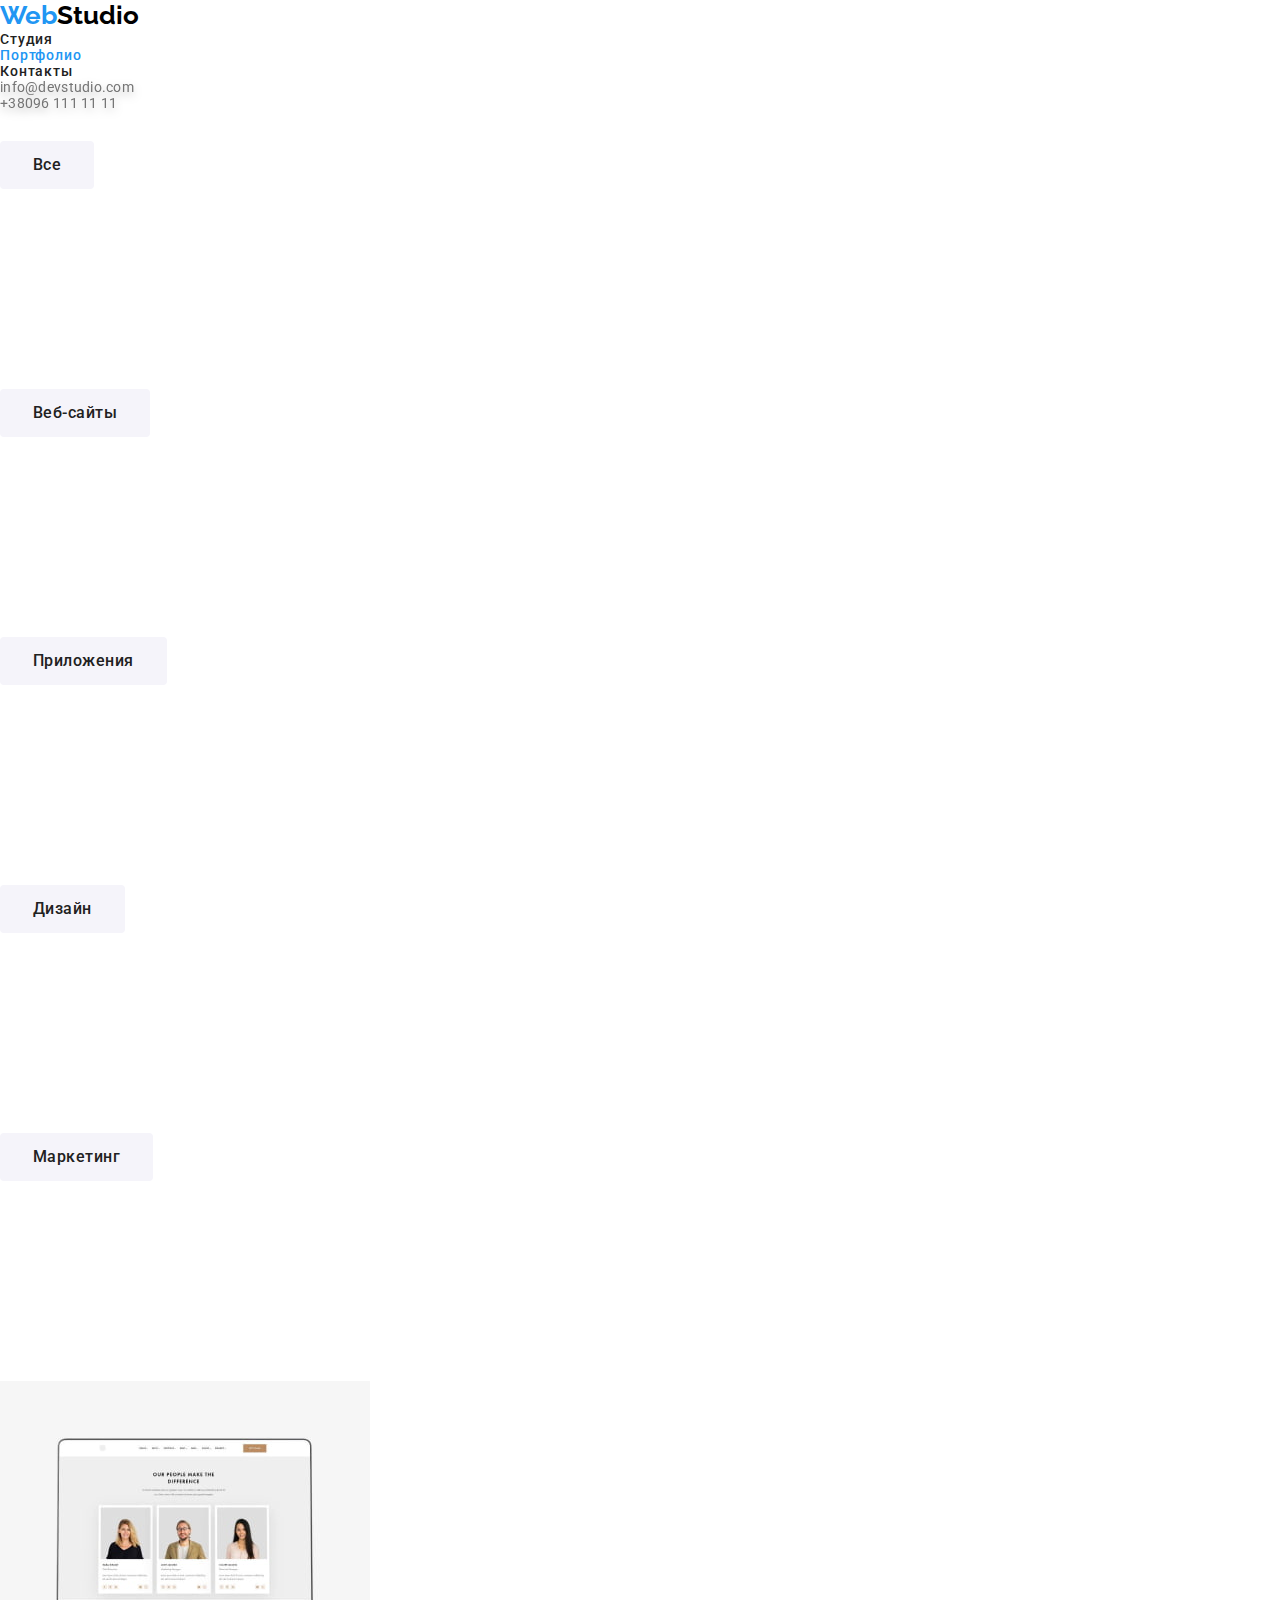
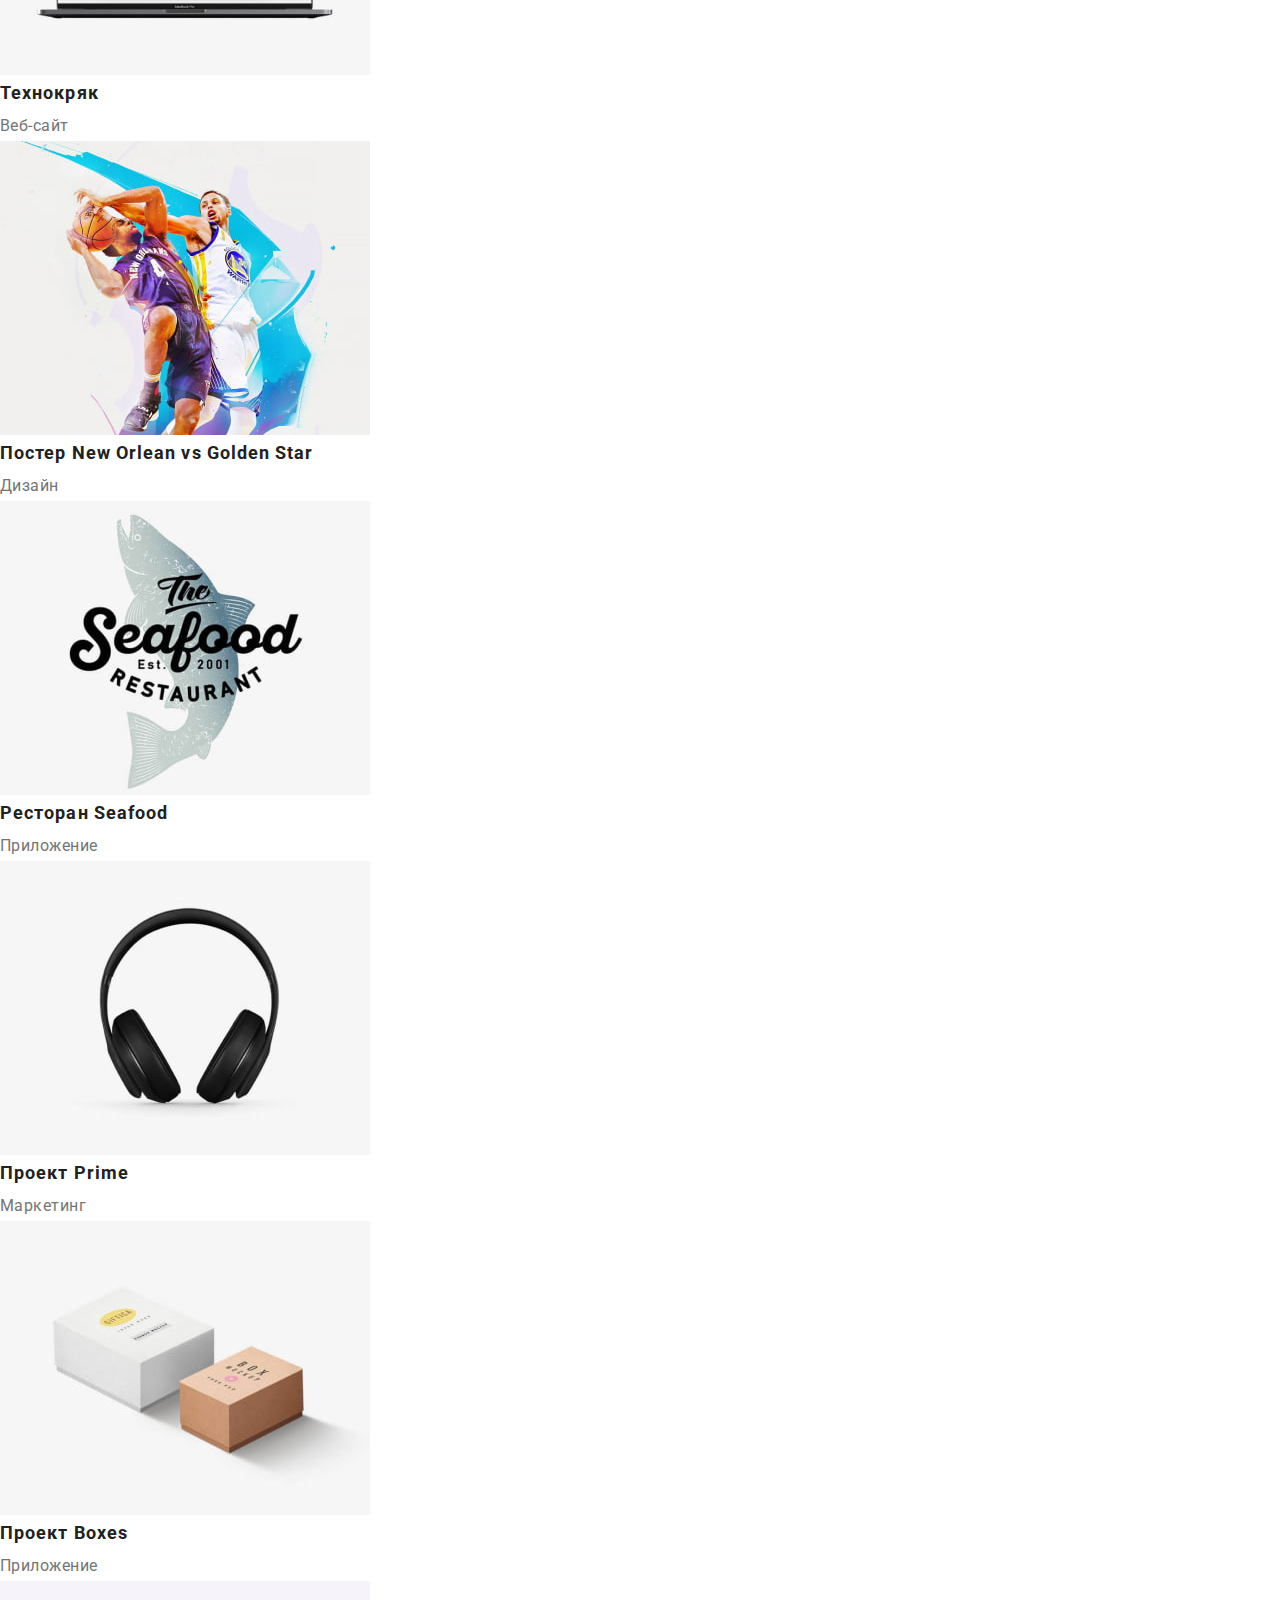
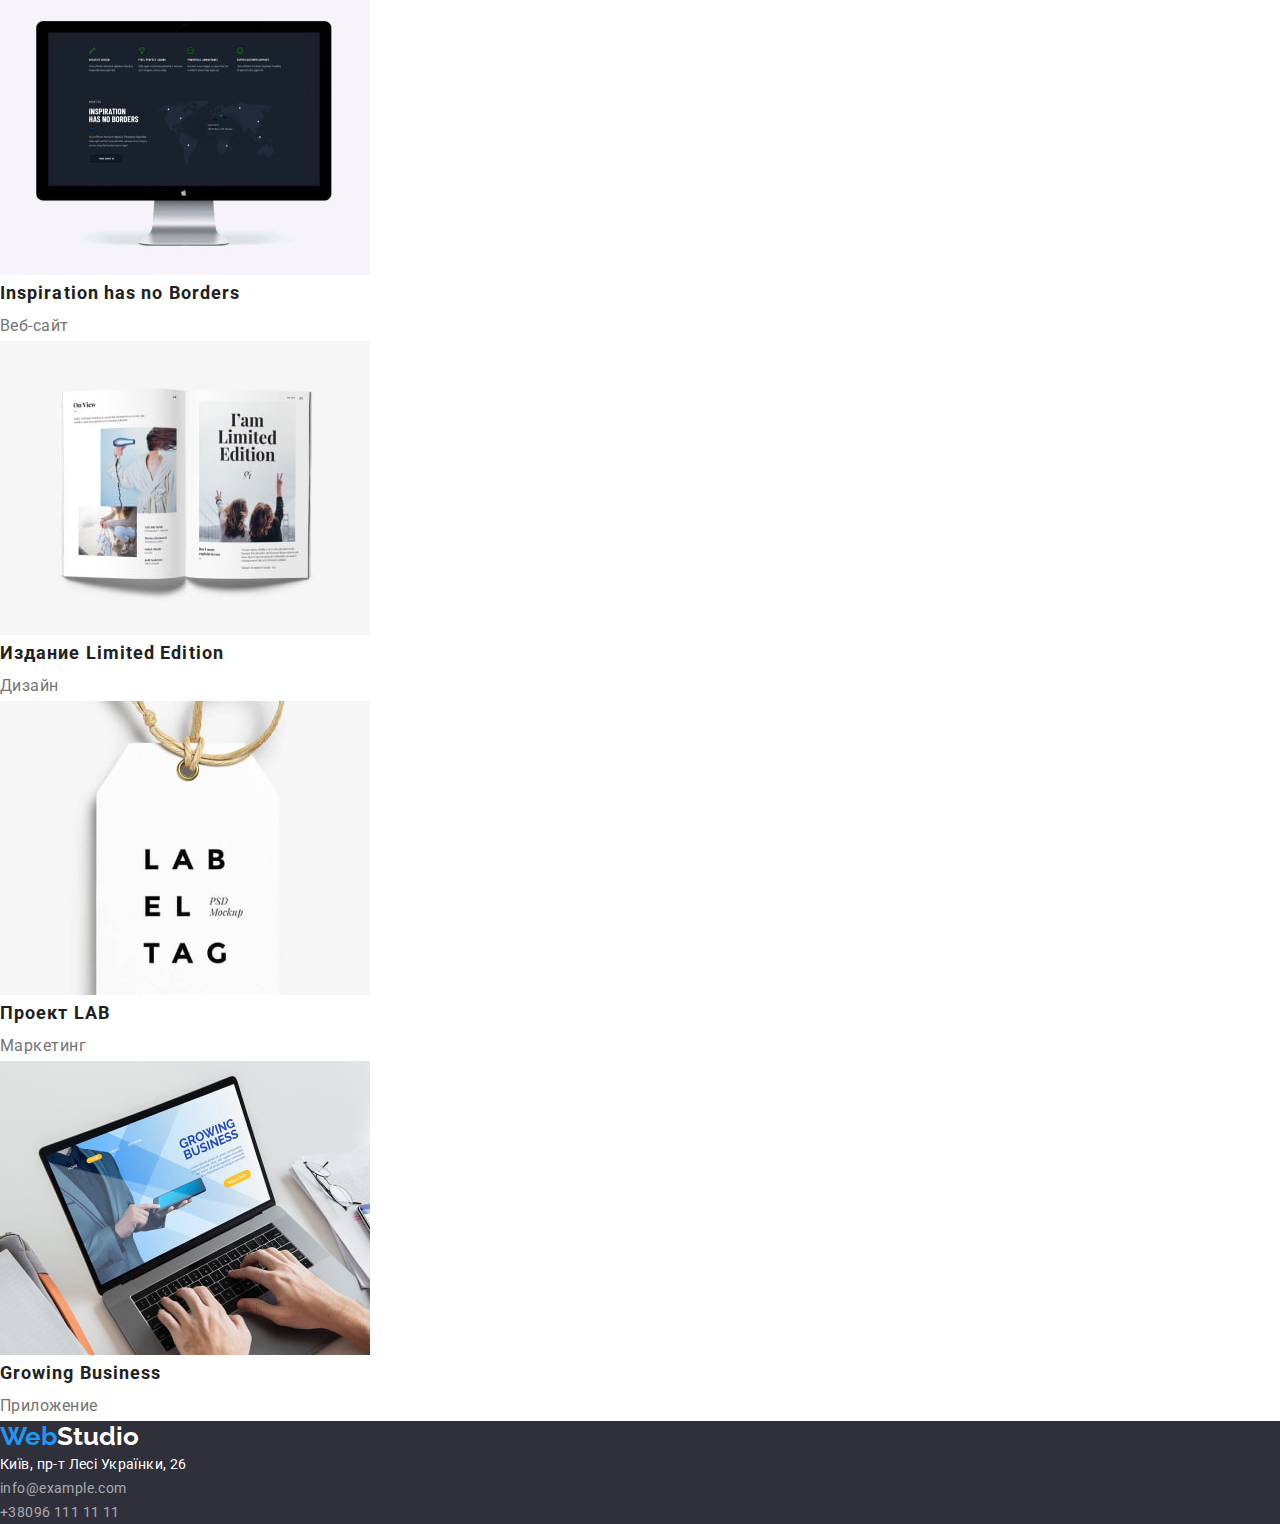
==== commit efb2851c: "add flex" ====
--- a/portfolio.html
+++ b/portfolio.html
@@ -5,16 +5,13 @@
     <meta http-equiv="X-UA-Compatible" content="IE=edge" />
     <meta name="viewport" content="width=device-width, initial-scale=1.0" />
     <title>portfolio</title>
-    <link
-      rel="stylesheet"
-      href="node_modules/modern-normalize/modern-normalize.css"
-    />
     <link rel="preconnect" href="https://fonts.googleapis.com" />
     <link rel="preconnect" href="https://fonts.gstatic.com" crossorigin />
     <link
       href="https://fonts.googleapis.com/css2?family=Raleway:wght@700&family=Roboto:wght@400;500;700;900&display=swap"
       rel="stylesheet"
     />
+    <link rel="stylesheet" href="https://cdnjs.cloudflare.com/ajax/libs/modern-normalize/1.1.0/modern-normalize.min.css" />
     <link rel="stylesheet" href="css/style.css" />
   </head>
   <body>
--- a/css/style.css
+++ b/css/style.css
@@ -19,11 +19,29 @@
 html {
   box-sizing: border-box;
 }
+h1,
+h2,
+h3,
+h4,
+p {
+  margin: 0;
+}
+
+ul,
+ol {
+  padding: 0;
+  margin: 0;
+}
+img {
+  display: block;
+  max-width: 100%;
+  height: auto;
+}
 body {
+  position: relative;
   margin: 0;
   font-family: var(--main-font);
   color: var(--text-color-black);
-  width: 1200px;
   font-style: normal;
   font-size: 14px;
 }
@@ -43,7 +61,16 @@
 .nav-link.current {
   color: var(--color-blue);
 }
+.nav-list {
+  display: flex;
+  justify-content: space-between;
+  width: 294px;
+  margin-top: 32px;
+  margin-bottom: 32px;
+}
 .logo {
+  display: flex;
+  align-items: baseline;
   font-family: var(--secondary-font);
   font-weight: 700;
   font-size: 26px;
@@ -51,7 +78,6 @@
   color: var(--color-blue);
 }
 .contact-link {
-  font-weight: 500;
   font-size: 14px;
   line-height: calc(16 / 14);
   letter-spacing: 0.02em;
@@ -69,6 +95,12 @@
 }
 .list {
   list-style-type: none;
+  margin-top: 0%;
+  margin-bottom: 0%;
+}
+.contact-list {
+  display: flex;
+  gap: 50px;
 }
 .item {
   line-height: 2;
@@ -77,9 +109,15 @@
 .hero {
   background: var(--background-color-darck);
   color: var(--text-color-wight);
+}
+.hero-container {
   text-align: center;
+  justify-content: center;
+  flex-wrap: wrap;
 }
 .hero-title {
+  margin-top:  200px;
+  margin-bottom: 0%;
   font-weight: 900;
   font-size: 44px;
   line-height: 1.36;
@@ -87,6 +125,10 @@
   text-transform: uppercase;
 }
 .button {
+  display: flex;
+  margin-top: 30px;
+  margin-bottom: 200px;
+  padding: 10px 32px;
   background-color: var(--color-blue);
   color: var(--text-color-wight);
   font-family: inherit;
@@ -94,14 +136,20 @@
   font-size: 16px;
   line-height: calc(30 / 16);
   letter-spacing: 00.06em;
+  border: 1px solid transparent;
   border-radius: 4px;
-  border: none;
   cursor: pointer;
 }
 button:hover {
   background-color: var(--hover-color-blue);
   color: var(--text-color-wight);
 }
+.collection-list {
+  margin-top: 94px;
+  display: flex;
+  justify-content: space-between;
+  gap: 30px;
+}
 .collection-title {
   font-weight: 700;
   font-size: 14px;
@@ -120,6 +168,9 @@
 }
 .collection-deskript {
   color: var(--text-color-gray);
+  width: 270px;
+  margin-top: 10px;
+  text-align: left;
   font-size: 14px;
   line-height: calc(24 / 14);
   letter-spacing: 0.03em;
@@ -132,13 +183,41 @@
   text-align: center;
 }
 .topic {
+  display: flex;
+margin-left: auto;
+margin-right: auto;
+  margin-top: 94px;
   font-weight: 700;
   font-size: 36px;
   line-height: 1.16;
   letter-spacing: 0.03em;
 }
+.topic-list {
+  margin-top: 50px;
+  margin-bottom: 94px;
+  display: flex;
+  justify-content: space-between;
+  gap: 30px;
+}
+.topic-container {
+  display: flex;
+  justify-content: center;
+  flex-wrap: wrap;
+}
 .tim {
   background-color: var(--background-light);
+  width: 100%;
+}
+.tim-list {
+  display: flex;
+  margin-top: 50px;
+  margin-bottom: 94px;
+  justify-content: space-between;
+}
+.tim-container {
+  display: flex;
+  flex-wrap: wrap;
+
 }
 .title {
   font-weight: 500;
@@ -187,4 +266,21 @@
   line-height: calc(30 / 16);
   letter-spacing: 0.03em;
   color: var(--text-color-gray);
+}
+.container {
+  display: flex;
+  width: 1200px;
+  margin: 0 auto;
+  padding-left: 15px;
+  padding-right:15px;
+}
+.header-container {
+  justify-content: space-between;
+  height: 80px;
+  align-items: center;
+}
+.nav-containetr {
+  display: flex;
+  justify-content: space-between;
+  gap: 93px;
 }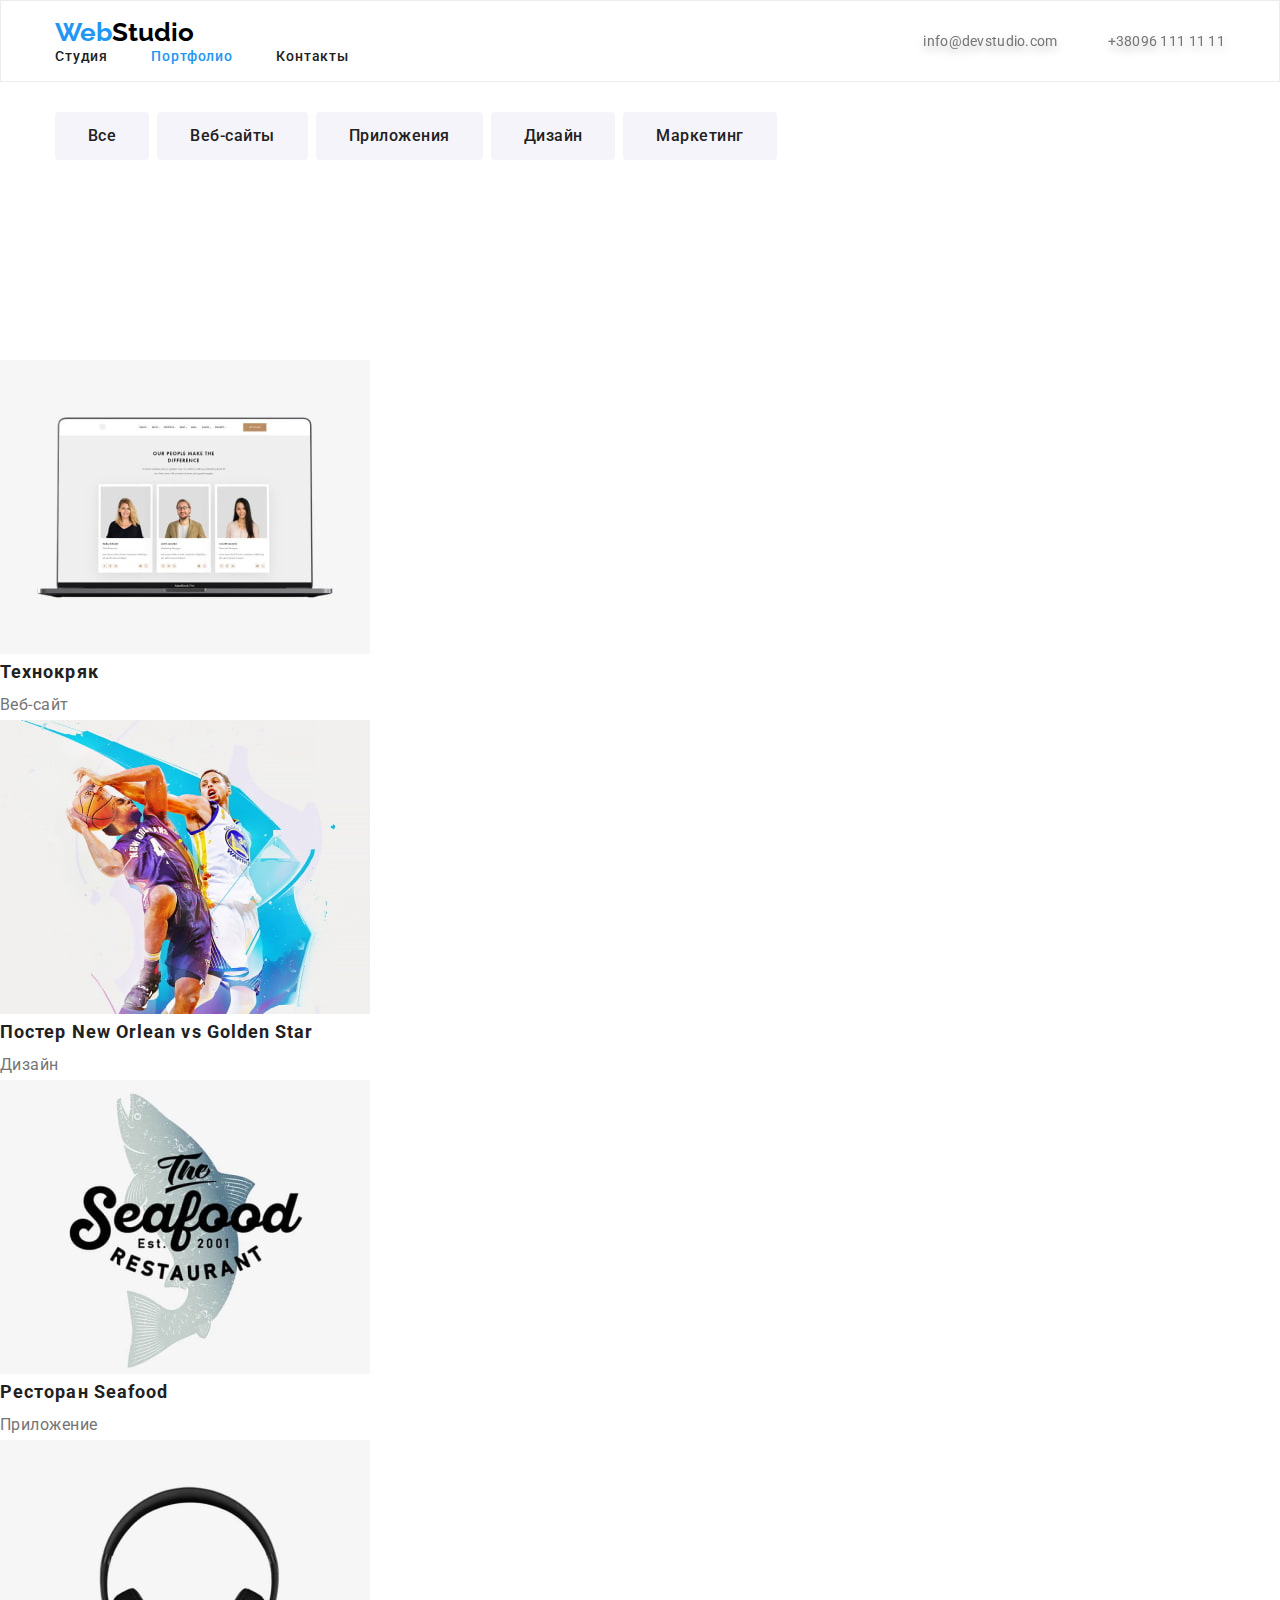
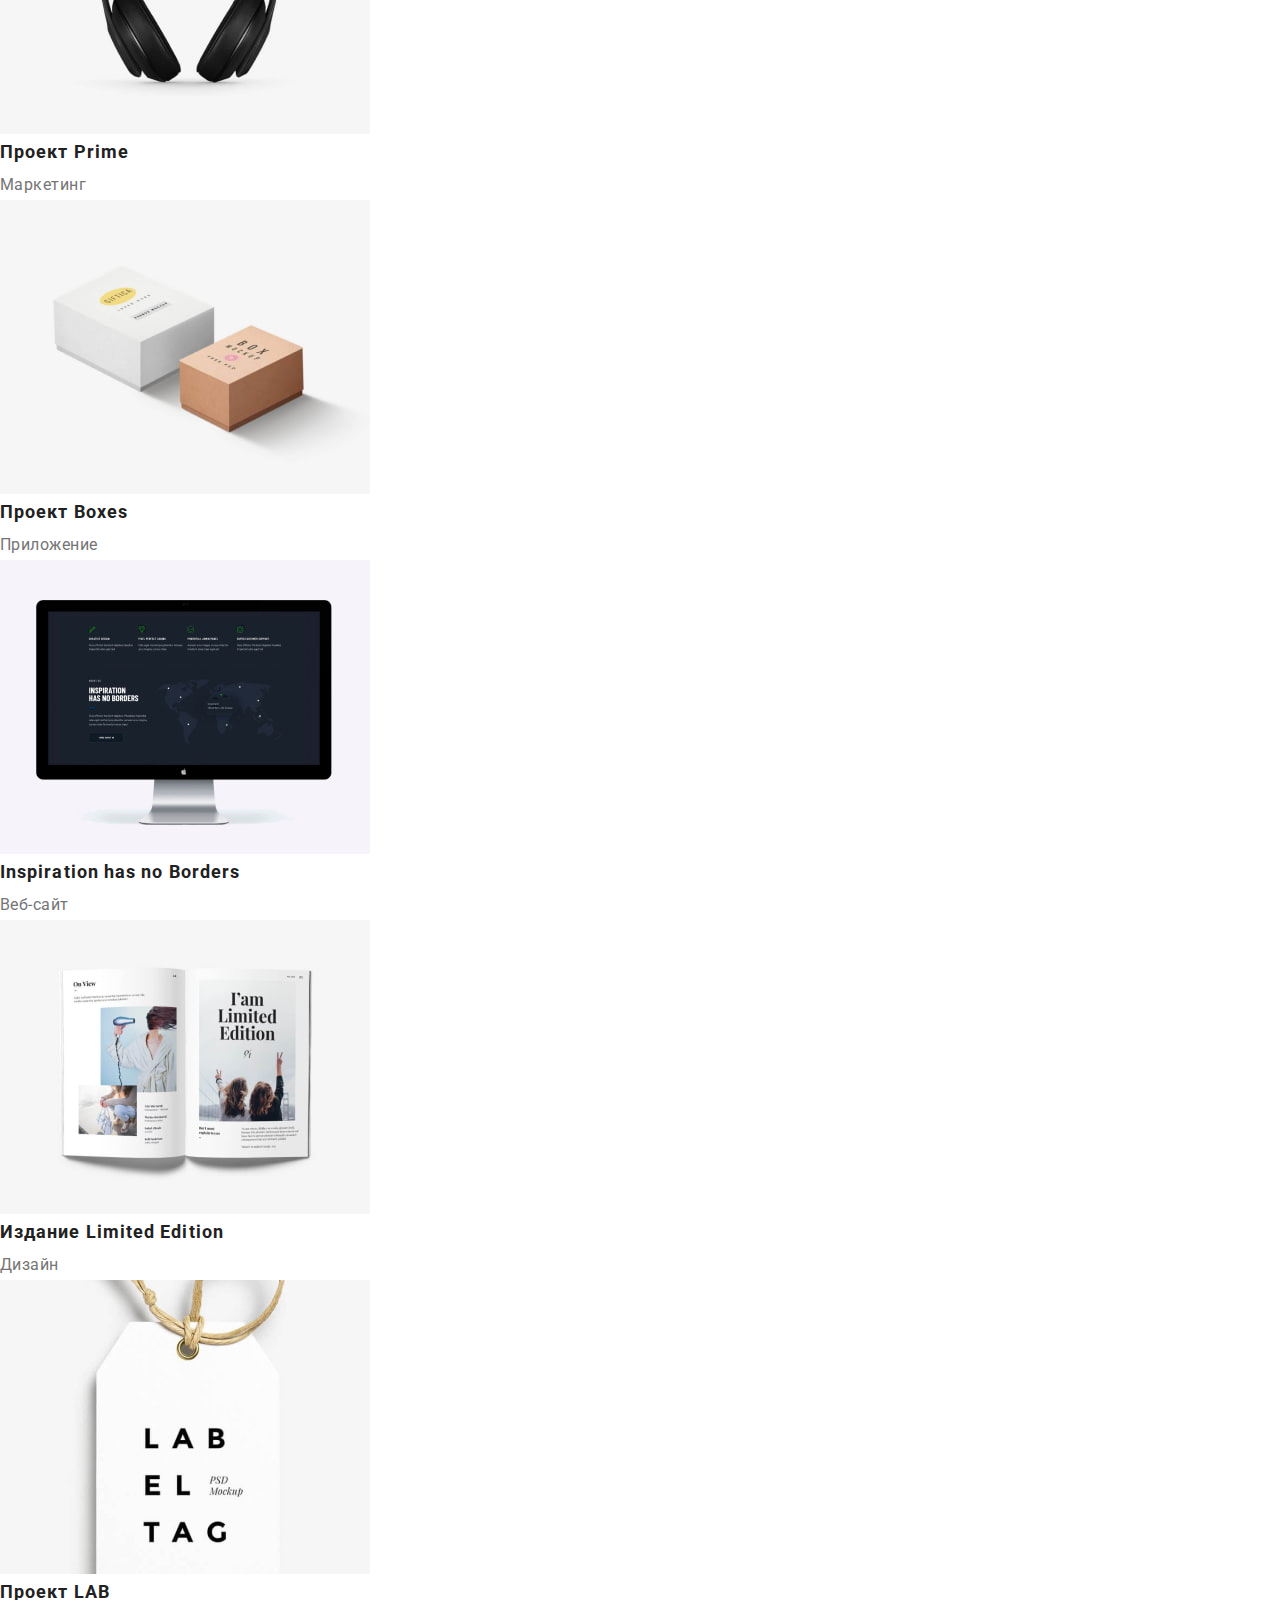
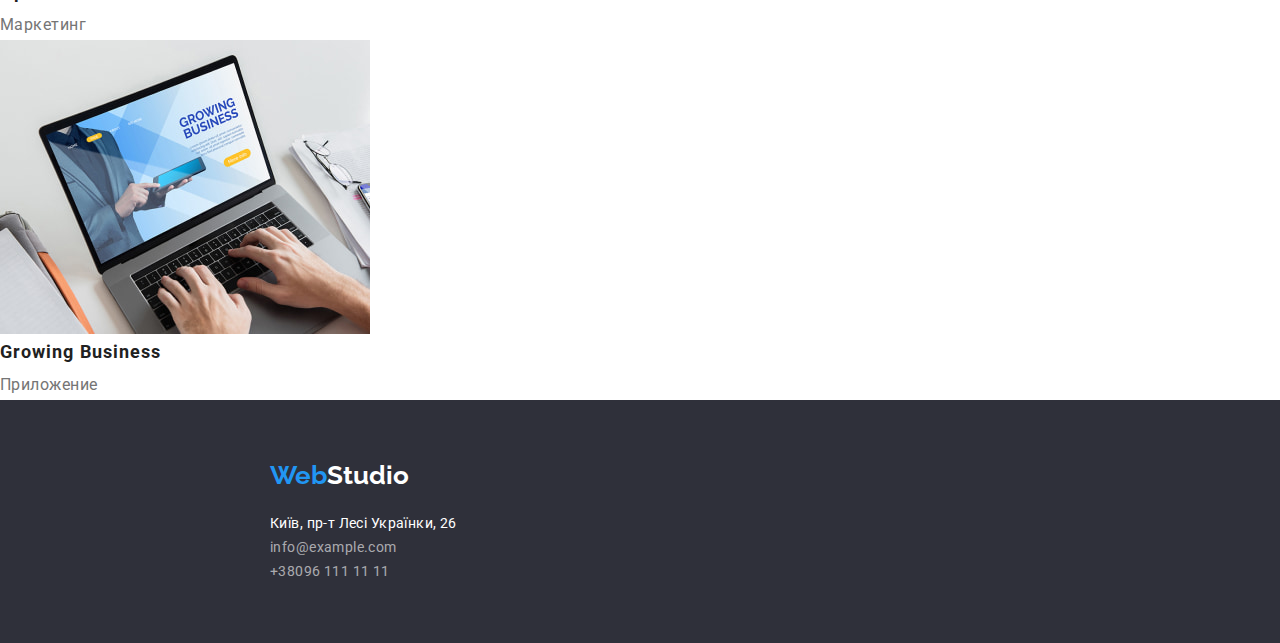
==== commit 5bd167a9: "add flex 2" ====
--- a/portfolio.html
+++ b/portfolio.html
@@ -16,23 +16,23 @@
   </head>
   <body>
     <header>
-      <nav>
-        <a class="link logo" href="#"
-          >Web<span class="logo dark">Studio</span>
-        </a>
-        <ul class="list">
-          <li>
-            <a class="nav-link link" href="./index.html">Студия</a>
-          </li>
-          <li>
-            <a class="nav-link current link" href="#">Портфолио</a>
-          </li>
-          <li>
-            <a class="nav-link link" href="#">Контакты</a>
-          </li>
-        </ul>
-      </nav>
-      <ul class="list">
+      <div class="header-container container">
+        <nav class="nav-container">
+          <a class="link logo" href="#">Web<span class="logo dark">Studio</span>
+          </a>
+          <ul class="nav-list list">
+            <li>
+              <a class="nav-link link" href="./index.html">Студия</a>
+            </li>
+            <li>
+              <a class="nav-link current link" href="#">Портфолио</a>
+            </li>
+            <li>
+              <a class="nav-link link" href="#">Контакты</a>
+            </li>
+          </ul>
+        </nav>
+      <ul class="contact-list list">
         <li>
           <a class="contact-link link" href="mailto:info@devstudio.com"
             >info@devstudio.com</a
@@ -44,11 +44,12 @@
           >
         </li>
       </ul>
+      </div>
     </header>
     <main>
-      <section>
+      <section class="container">
         <h1 class="visually-hidden">Навигация</h1>
-        <ul class="list">
+        <ul class="selection-list list">
           <li>
             <button class="button selection" type="button">Все</button>
           </li>
@@ -136,32 +137,29 @@
       </section>
     </main>
     <footer class="footer">
-      <a class="link logo" href="#"
-        >Web<span class="logo light">Studio</span>
-      </a>
-      <address class="address">
-        <ul class="list">
-          <li>
-            <a
-              class="address-link accent link"
-              href="https://goo.gl/maps/NY9jB76HG3i3NCJy5"
-              rel="noreferrer noopener nofollow"
-              target="_blank"
-              >Київ, пр-т Лесі Українки, 26
-            </a>
-          </li>
-          <li>
-            <a class="address-link link" href="mailto:info@example.com"
-              >info@example.com
-            </a>
-          </li>
-          <li>
-            <a class="address-link link" href="tel:+380991111111"
-              >+38096 111 11 11
-            </a>
-          </li>
-        </ul>
-      </address>
+      <div class="footer-container container">
+        <div class="logotipe">
+        <a class="link logo" href="#">Web<span class="logo light">Studio</span>
+        </a>
+        </div>
+        <address class="address">
+          <ul class="list">
+            <li>
+              <a class="address-link accent link" href="https://goo.gl/maps/NY9jB76HG3i3NCJy5"
+                rel="noreferrer noopener nofollow" target="_blank">Київ, пр-т Лесі Українки, 26
+              </a>
+            </li>
+            <li>
+              <a class="address-link link" href="mailto:info@example.com">info@example.com
+              </a>
+            </li>
+            <li>
+              <a class="address-link link" href="tel:+380991111111">+38096 111 11 11
+              </a>
+            </li>
+          </ul>
+        </address>
+      </div>
     </footer>
   </body>
 </html>--- a/css/style.css
+++ b/css/style.css
@@ -45,6 +45,9 @@
   font-style: normal;
   font-size: 14px;
 }
+header {
+  border: 1px solid #ECECEC;
+}
 .link {
   text-decoration: none;
 }
@@ -57,6 +60,7 @@
   font-size: 14px;
   line-height: calc(16 / 14);
   letter-spacing: 0.06em;
+  gap: 50px;
 }
 .nav-link.current {
   color: var(--color-blue);
@@ -65,12 +69,8 @@
   display: flex;
   justify-content: space-between;
   width: 294px;
-  margin-top: 32px;
-  margin-bottom: 32px;
 }
 .logo {
-  display: flex;
-  align-items: baseline;
   font-family: var(--secondary-font);
   font-weight: 700;
   font-size: 26px;
@@ -95,8 +95,6 @@
 }
 .list {
   list-style-type: none;
-  margin-top: 0%;
-  margin-bottom: 0%;
 }
 .contact-list {
   display: flex;
@@ -116,7 +114,7 @@
   flex-wrap: wrap;
 }
 .hero-title {
-  margin-top:  200px;
+  margin-top: 200px;
   margin-bottom: 0%;
   font-weight: 900;
   font-size: 44px;
@@ -147,7 +145,6 @@
 .collection-list {
   margin-top: 94px;
   display: flex;
-  justify-content: space-between;
   gap: 30px;
 }
 .collection-title {
@@ -176,6 +173,8 @@
   letter-spacing: 0.03em;
 }
 .text {
+  margin-top: 10px;
+  margin-bottom: 30px;
   color: var(--text-color-gray);
   font-size: 16px;
   line-height: 1.18;
@@ -183,9 +182,8 @@
   text-align: center;
 }
 .topic {
-  display: flex;
-margin-left: auto;
-margin-right: auto;
+  margin-left: auto;
+  margin-right: auto;
   margin-top: 94px;
   font-weight: 700;
   font-size: 36px;
@@ -196,7 +194,6 @@
   margin-top: 50px;
   margin-bottom: 94px;
   display: flex;
-  justify-content: space-between;
   gap: 30px;
 }
 .topic-container {
@@ -212,14 +209,20 @@
   display: flex;
   margin-top: 50px;
   margin-bottom: 94px;
-  justify-content: space-between;
+  gap: 30px;
+}
+.tim-card {
+  background-color: var(--text-color-wight);
+  box-shadow: 0px 1px 3px rgba(0, 0, 0, 0.12), 0px 1px 1px rgba(0, 0, 0, 0.14),
+    0px 2px 1px rgba(0, 0, 0, 0.2);
+  border-radius: 0px 0px 4px 4px;
 }
 .tim-container {
   display: flex;
   flex-wrap: wrap;
-
 }
 .title {
+  margin-top: 30px;
   font-weight: 500;
   font-size: 16px;
   line-height: 1.18;
@@ -244,6 +247,9 @@
 }
 .address {
   font-style: normal;
+  margin-left: 215px;
+  margin-top: 20px;
+  margin-bottom: 60px;
 }
 .address-link {
   color: var(--address-text-color);
@@ -272,7 +278,7 @@
   width: 1200px;
   margin: 0 auto;
   padding-left: 15px;
-  padding-right:15px;
+  padding-right: 15px;
 }
 .header-container {
   justify-content: space-between;
@@ -280,7 +286,20 @@
   align-items: center;
 }
 .nav-containetr {
-  display: flex;
-  justify-content: space-between;
+  margin-top: 32px;
+  margin-bottom: 32px;
+  display: flex;
   gap: 93px;
+}
+.selection-list {
+  display: flex;
+  justify-content: center;
+  gap: 8px;
+}
+.logotipe {
+  margin-top: 60px;
+  margin-left: 215px;
+}
+.footer-container {
+  flex-direction: column;
 }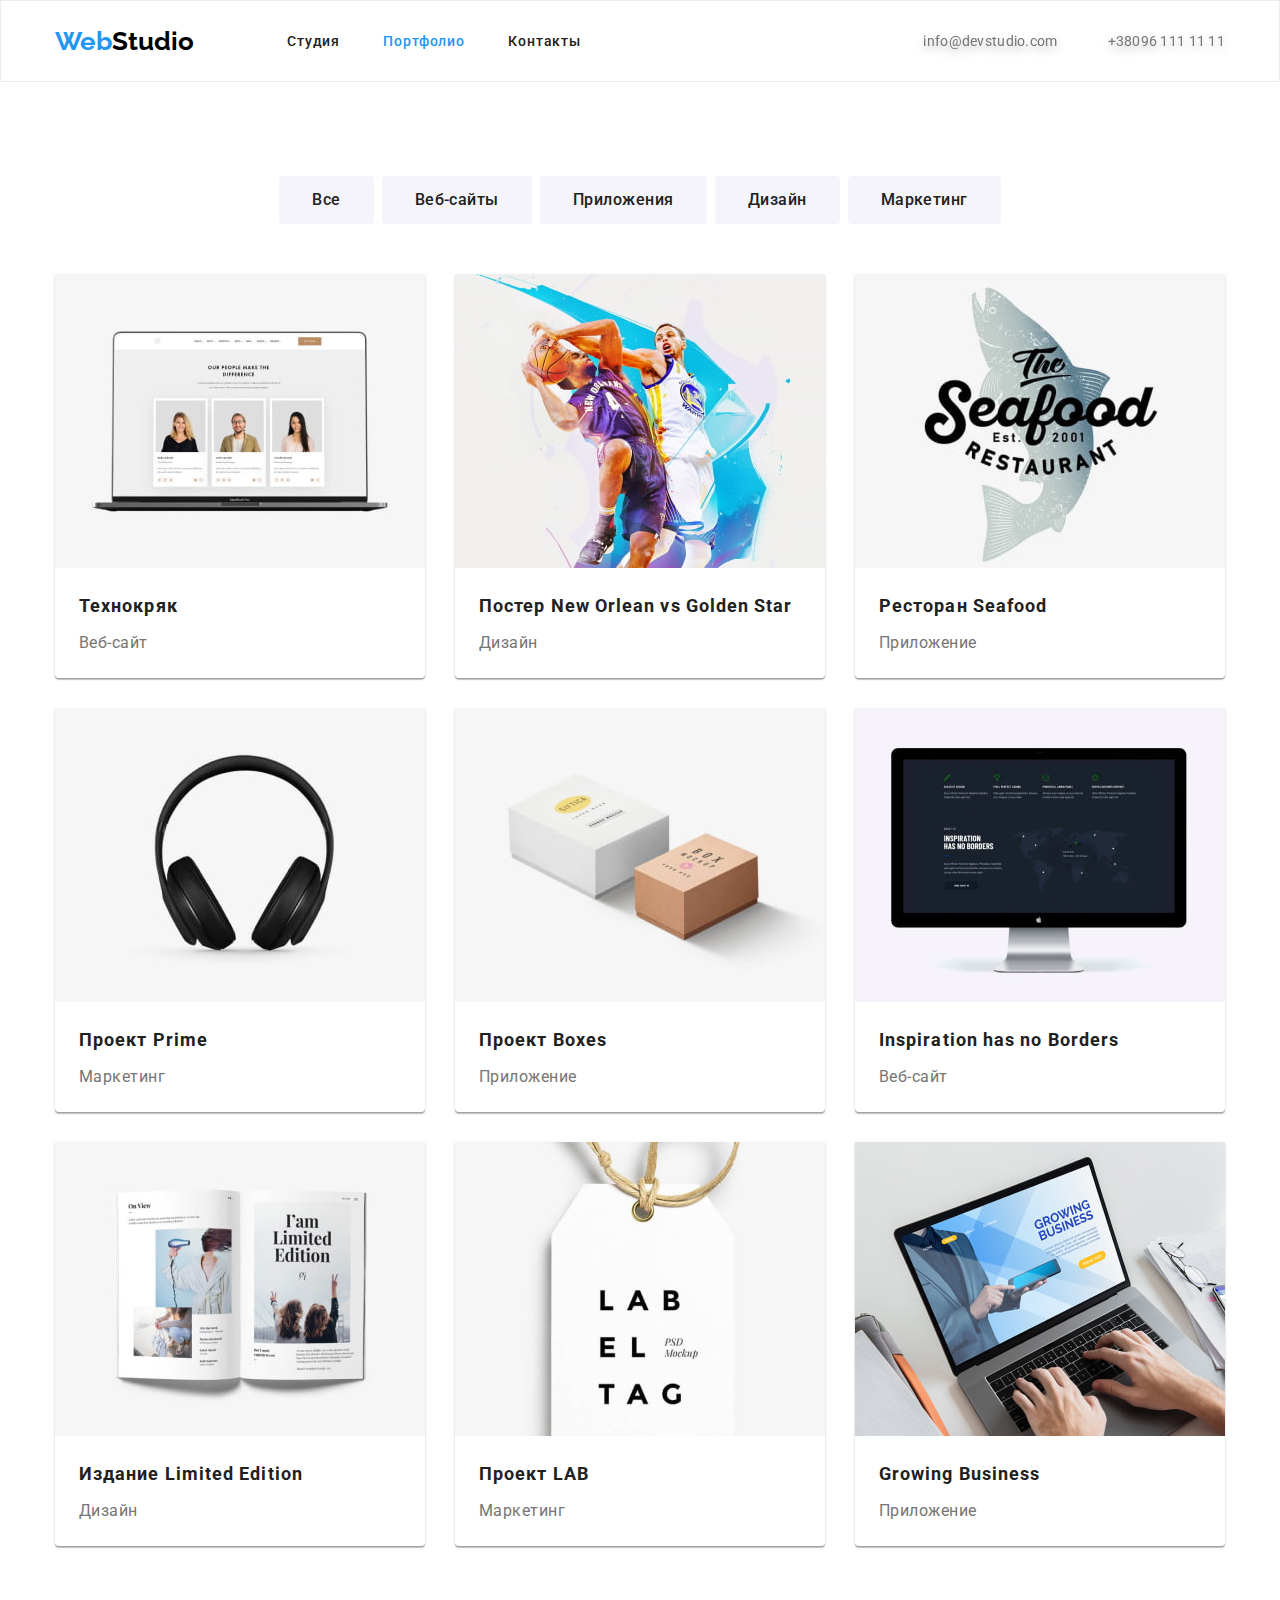
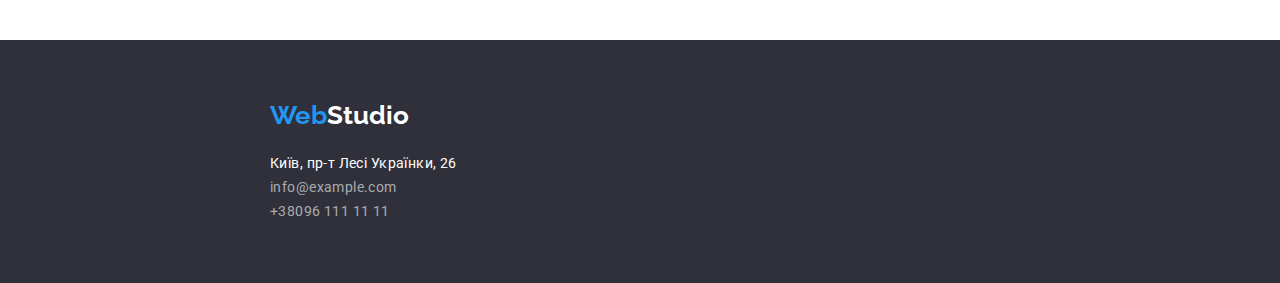
==== commit 49c134fe: "add flex finish" ====
--- a/portfolio.html
+++ b/portfolio.html
@@ -11,14 +11,18 @@
       href="https://fonts.googleapis.com/css2?family=Raleway:wght@700&family=Roboto:wght@400;500;700;900&display=swap"
       rel="stylesheet"
     />
-    <link rel="stylesheet" href="https://cdnjs.cloudflare.com/ajax/libs/modern-normalize/1.1.0/modern-normalize.min.css" />
+    <link
+      rel="stylesheet"
+      href="https://cdnjs.cloudflare.com/ajax/libs/modern-normalize/1.1.0/modern-normalize.min.css"
+    />
     <link rel="stylesheet" href="css/style.css" />
   </head>
   <body>
     <header>
       <div class="header-container container">
         <nav class="nav-container">
-          <a class="link logo" href="#">Web<span class="logo dark">Studio</span>
+          <a class="link logo" href="#"
+            >Web<span class="logo dark">Studio</span>
           </a>
           <ul class="nav-list list">
             <li>
@@ -32,18 +36,18 @@
             </li>
           </ul>
         </nav>
-      <ul class="contact-list list">
-        <li>
-          <a class="contact-link link" href="mailto:info@devstudio.com"
-            >info@devstudio.com</a
-          >
-        </li>
-        <li>
-          <a class="contact-link link" href="tel:+380961111111"
-            >+38096 111 11 11</a
-          >
-        </li>
-      </ul>
+        <ul class="contact-list list">
+          <li>
+            <a class="contact-link link" href="mailto:info@devstudio.com"
+              >info@devstudio.com</a
+            >
+          </li>
+          <li>
+            <a class="contact-link link" href="tel:+380961111111"
+              >+38096 111 11 11</a
+            >
+          </li>
+        </ul>
       </div>
     </header>
     <main>
@@ -67,66 +71,66 @@
           </li>
         </ul>
       </section>
-      <section>
+      <section class="container">
         <h2 class="visually-hidden">Реализованные проекты</h2>
-        <ul class="list">
-          <li>
+        <ul class="project-collection list">
+          <li class="tim-card">
             <a class="link">
               <img src="./img/tehnockyak.jpg" alt="технокряк" />
               <h3 class="project">Технокряк</h3>
               <p class="project-descript">Веб-сайт</p>
             </a>
           </li>
-          <li>
+          <li class="tim-card">
             <a class="link">
               <img src="./img/poster.jpg" alt="дизайн постеров" />
               <h3 class="project">Постер New Orlean vs Golden Star</h3>
               <p class="project-descript">Дизайн</p>
             </a>
           </li>
-          <li>
+          <li class="tim-card">
             <a class="link">
               <img src="./img/seafood.jpg" alt="приложение для ресторана" />
               <h3 class="project">Ресторан Seafood</h3>
               <p class="project-descript">Приложение</p>
             </a>
           </li>
-          <li>
+          <li class="tim-card">
             <a class="link">
               <img src="./img/prime.jpg" alt="маркетинг проект prime" />
               <h3 class="project">Проект Prime</h3>
               <p class="project-descript">Маркетинг</p>
             </a>
           </li>
-          <li>
+          <li class="tim-card">
             <a class="link">
               <img src="./img/boxes.jpg" alt="коробочные приложения" />
               <h3 class="project">Проект Boxes</h3>
               <p class="project-descript">Приложение</p>
             </a>
           </li>
-          <li>
+          <li class="tim-card">
             <a class="link">
               <img src="./img/web-sate.jpg" alt="Веб-сайт" />
               <h3 class="project">Inspiration has no Borders</h3>
               <p class="project-descript">Веб-сайт</p>
             </a>
           </li>
-          <li>
+          <li class="tim-card">
             <a class="link">
               <img src="./img/limited_edition.jpg" alt="Дизайн издания" />
               <h3 class="project">Издание Limited Edition</h3>
               <p class="project-descript">Дизайн</p>
             </a>
           </li>
-          <li>
+          <li class="tim-card">
             <a class="link">
               <img src="./img/lab.jpg" alt="маркетинговіе пректы" />
               <h3 class="project">Проект LAB</h3>
               <p class="project-descript">Маркетинг</p>
             </a>
           </li>
-          <li>
+          <li class="tim-card">
             <a class="link">
               <img src="./img/business.jpg" alt="приложения для бизнесса" />
               <h3 class="project">Growing Business</h3>
@@ -139,22 +143,29 @@
     <footer class="footer">
       <div class="footer-container container">
         <div class="logotipe">
-        <a class="link logo" href="#">Web<span class="logo light">Studio</span>
-        </a>
+          <a class="link logo" href="#"
+            >Web<span class="logo light">Studio</span>
+          </a>
         </div>
         <address class="address">
           <ul class="list">
             <li>
-              <a class="address-link accent link" href="https://goo.gl/maps/NY9jB76HG3i3NCJy5"
-                rel="noreferrer noopener nofollow" target="_blank">Київ, пр-т Лесі Українки, 26
+              <a
+                class="address-link accent link"
+                href="https://goo.gl/maps/NY9jB76HG3i3NCJy5"
+                rel="noreferrer noopener nofollow"
+                target="_blank"
+                >Київ, пр-т Лесі Українки, 26
               </a>
             </li>
             <li>
-              <a class="address-link link" href="mailto:info@example.com">info@example.com
+              <a class="address-link link" href="mailto:info@example.com"
+                >info@example.com
               </a>
             </li>
             <li>
-              <a class="address-link link" href="tel:+380991111111">+38096 111 11 11
+              <a class="address-link link" href="tel:+380991111111"
+                >+38096 111 11 11
               </a>
             </li>
           </ul>
--- a/css/style.css
+++ b/css/style.css
@@ -46,7 +46,7 @@
   font-size: 14px;
 }
 header {
-  border: 1px solid #ECECEC;
+  border: 1px solid #ececec;
 }
 .link {
   text-decoration: none;
@@ -109,6 +109,7 @@
   color: var(--text-color-wight);
 }
 .hero-container {
+  display: flex;
   text-align: center;
   justify-content: center;
   flex-wrap: wrap;
@@ -123,7 +124,6 @@
   text-transform: uppercase;
 }
 .button {
-  display: flex;
   margin-top: 30px;
   margin-bottom: 200px;
   padding: 10px 32px;
@@ -156,6 +156,8 @@
   text-transform: uppercase;
 }
 .selection {
+  margin-top: 94px;
+  margin-bottom: 16px;
   background-color: var(--background-light);
   color: var(--text-color-black);
   font-weight: 500;
@@ -261,6 +263,9 @@
   color: var(--text-color-wight);
 }
 .project {
+  margin-top: 20px;
+  margin-right: 24px;
+  margin-left: 24px;
   font-weight: 700;
   font-size: 18px;
   line-height: calc(36 / 18);
@@ -268,26 +273,38 @@
   color: var(--text-color-black);
 }
 .project-descript {
+  margin-top: 4px;
+  margin-left: 24px;
+  margin-right: 24px;
+  margin-bottom: 20px;
   font-size: 16px;
   line-height: calc(30 / 16);
   letter-spacing: 0.03em;
   color: var(--text-color-gray);
 }
+.project-collection {
+  margin-bottom: 94px;
+  margin-top: 34px;
+  display: flex;
+  flex-wrap: wrap;
+  gap: 30px;
+}
 .container {
-  display: flex;
   width: 1200px;
   margin: 0 auto;
   padding-left: 15px;
   padding-right: 15px;
 }
 .header-container {
+  display: flex;
   justify-content: space-between;
   height: 80px;
   align-items: center;
 }
-.nav-containetr {
+.nav-container {
   margin-top: 32px;
   margin-bottom: 32px;
+  align-items: center;
   display: flex;
   gap: 93px;
 }
@@ -301,5 +318,6 @@
   margin-left: 215px;
 }
 .footer-container {
+  display: flex;
   flex-direction: column;
 }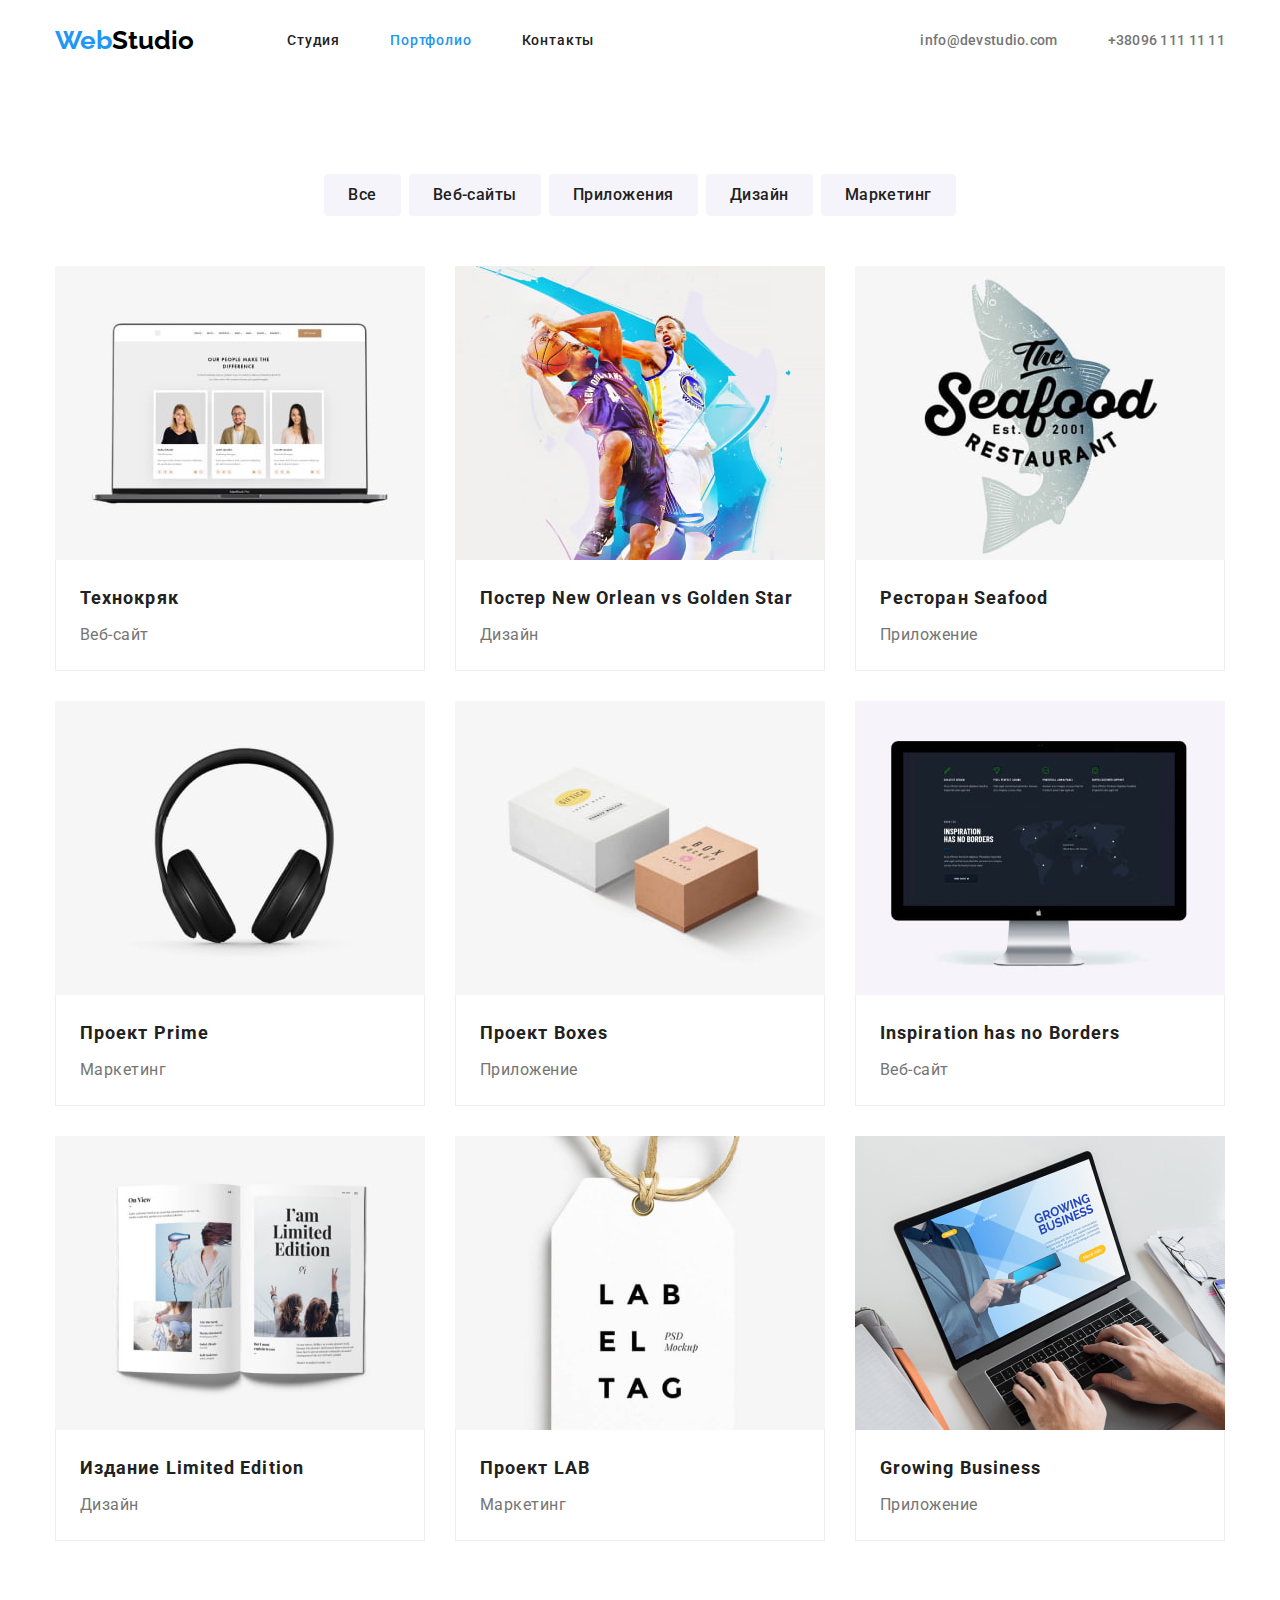
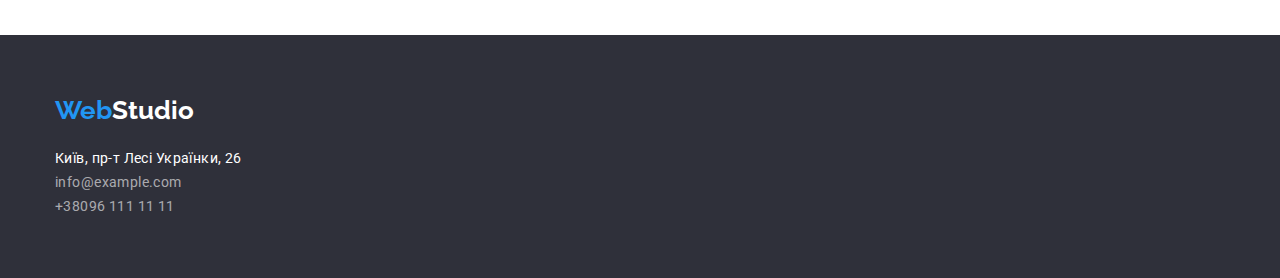
==== commit 7f73e626: "fixed flex" ====
--- a/portfolio.html
+++ b/portfolio.html
@@ -18,7 +18,7 @@
     <link rel="stylesheet" href="css/style.css" />
   </head>
   <body>
-    <header>
+    <header class="header">
       <div class="header-container container">
         <nav class="nav-container">
           <a class="link logo" href="#"
@@ -51,93 +51,158 @@
       </div>
     </header>
     <main>
-      <section class="container">
-        <h1 class="visually-hidden">Навигация</h1>
-        <ul class="selection-list list">
-          <li>
-            <button class="button selection" type="button">Все</button>
-          </li>
-          <li>
-            <button class="button selection" type="button">Веб-сайты</button>
-          </li>
-          <li>
-            <button class="button selection" type="button">Приложения</button>
-          </li>
-          <li>
-            <button class="button selection" type="button">Дизайн</button>
-          </li>
-          <li>
-            <button class="button selection" type="button">Маркетинг</button>
-          </li>
-        </ul>
-      </section>
-      <section class="container">
-        <h2 class="visually-hidden">Реализованные проекты</h2>
-        <ul class="project-collection list">
-          <li class="tim-card">
-            <a class="link">
-              <img src="./img/tehnockyak.jpg" alt="технокряк" />
-              <h3 class="project">Технокряк</h3>
-              <p class="project-descript">Веб-сайт</p>
-            </a>
-          </li>
-          <li class="tim-card">
-            <a class="link">
-              <img src="./img/poster.jpg" alt="дизайн постеров" />
-              <h3 class="project">Постер New Orlean vs Golden Star</h3>
-              <p class="project-descript">Дизайн</p>
-            </a>
-          </li>
-          <li class="tim-card">
-            <a class="link">
-              <img src="./img/seafood.jpg" alt="приложение для ресторана" />
-              <h3 class="project">Ресторан Seafood</h3>
-              <p class="project-descript">Приложение</p>
-            </a>
-          </li>
-          <li class="tim-card">
-            <a class="link">
-              <img src="./img/prime.jpg" alt="маркетинг проект prime" />
-              <h3 class="project">Проект Prime</h3>
-              <p class="project-descript">Маркетинг</p>
-            </a>
-          </li>
-          <li class="tim-card">
-            <a class="link">
-              <img src="./img/boxes.jpg" alt="коробочные приложения" />
-              <h3 class="project">Проект Boxes</h3>
-              <p class="project-descript">Приложение</p>
-            </a>
-          </li>
-          <li class="tim-card">
-            <a class="link">
-              <img src="./img/web-sate.jpg" alt="Веб-сайт" />
-              <h3 class="project">Inspiration has no Borders</h3>
-              <p class="project-descript">Веб-сайт</p>
-            </a>
-          </li>
-          <li class="tim-card">
-            <a class="link">
-              <img src="./img/limited_edition.jpg" alt="Дизайн издания" />
-              <h3 class="project">Издание Limited Edition</h3>
-              <p class="project-descript">Дизайн</p>
-            </a>
-          </li>
-          <li class="tim-card">
-            <a class="link">
-              <img src="./img/lab.jpg" alt="маркетинговіе пректы" />
-              <h3 class="project">Проект LAB</h3>
-              <p class="project-descript">Маркетинг</p>
-            </a>
-          </li>
-          <li class="tim-card">
-            <a class="link">
-              <img src="./img/business.jpg" alt="приложения для бизнесса" />
-              <h3 class="project">Growing Business</h3>
-              <p class="project-descript">Приложение</p>
-            </a>
-          </li>
-        </ul>
+      <section class="section">
+        <div class="container">
+          <h1 class="visually-hidden">Навигация</h1>
+          <ul class="selection-list list">
+            <li>
+              <button class="selection" type="button">Все</button>
+            </li>
+            <li>
+              <button class="selection" type="button">Веб-сайты</button>
+            </li>
+            <li>
+              <button class="selection" type="button">Приложения</button>
+            </li>
+            <li>
+              <button class="selection" type="button">Дизайн</button>
+            </li>
+            <li>
+              <button class="selection" type="button">Маркетинг</button>
+            </li>
+          </ul>
+          <h2 class="visually-hidden">Реализованные проекты</h2>
+          <ul class="project-collection list">
+            <li>
+              <a class="link">
+                <img
+                  src="./img/tehnockyak.jpg"
+                  alt="технокряк"
+                  width="370"
+                  height="294"
+                />
+                <div class="project-card">
+                  <h3 class="project-title">Технокряк</h3>
+                  <p class="project-descript">Веб-сайт</p>
+                </div>
+              </a>
+            </li>
+            <li>
+              <a class="link">
+                <img
+                  src="./img/poster.jpg"
+                  alt="дизайн постеров"
+                  width="370"
+                  height="294"
+                />
+                <div class="project-card">
+                  <h3 class="project-title">
+                    Постер New Orlean vs Golden Star
+                  </h3>
+                  <p class="project-descript">Дизайн</p>
+                </div>
+              </a>
+            </li>
+            <li>
+              <a class="link">
+                <img
+                  src="./img/seafood.jpg"
+                  alt="приложение для ресторана"
+                  width="370"
+                  height="294"
+                />
+                <div class="project-card">
+                  <h3 class="project-title">Ресторан Seafood</h3>
+                  <p class="project-descript">Приложение</p>
+                </div>
+              </a>
+            </li>
+            <li>
+              <a class="link">
+                <img
+                  src="./img/prime.jpg"
+                  alt="маркетинг проект prime"
+                  width="370"
+                  height="294"
+                />
+                <div class="project-card">
+                  <h3 class="project-title">Проект Prime</h3>
+                  <p class="project-descript">Маркетинг</p>
+                </div>
+              </a>
+            </li>
+            <li>
+              <a class="link">
+                <img
+                  src="./img/boxes.jpg"
+                  alt="коробочные приложения"
+                  width="370"
+                  height="294"
+                />
+                <div class="project-card">
+                  <h3 class="project-title">Проект Boxes</h3>
+                  <p class="project-descript">Приложение</p>
+                </div>
+              </a>
+            </li>
+            <li>
+              <a class="link">
+                <img
+                  src="./img/web-sate.jpg"
+                  alt="Веб-сайт"
+                  width="370"
+                  height="294"
+                />
+                <div class="project-card">
+                  <h3 class="project-title">Inspiration has no Borders</h3>
+                  <p class="project-descript">Веб-сайт</p>
+                </div>
+              </a>
+            </li>
+            <li>
+              <a class="link">
+                <img
+                  src="./img/limited_edition.jpg"
+                  alt="Дизайн издания"
+                  width="370"
+                  height="294"
+                />
+                <div class="project-card">
+                  <h3 class="project-title">Издание Limited Edition</h3>
+                  <p class="project-descript">Дизайн</p>
+                </div>
+              </a>
+            </li>
+            <li>
+              <a class="link">
+                <img
+                  src="./img/lab.jpg"
+                  alt="маркетинговіе пректы"
+                  width="370"
+                  height="294"
+                />
+                <div class="project-card">
+                  <h3 class="project-title">Проект LAB</h3>
+                  <p class="project-descript">Маркетинг</p>
+                </div>
+              </a>
+            </li>
+            <li>
+              <a class="link">
+                <img
+                  src="./img/business.jpg"
+                  alt="приложения для бизнесса"
+                  width="370"
+                  height="294"
+                />
+                <div class="project-card">
+                  <h3 class="project-title">Growing Business</h3>
+                  <p class="project-descript">Приложение</p>
+                </div>
+              </a>
+            </li>
+          </ul>
+        </div>
       </section>
     </main>
     <footer class="footer">
--- a/css/style.css
+++ b/css/style.css
@@ -10,6 +10,7 @@
   --text-color-gray: #757575;
   --logo-color-darck: #000000;
   --address-text-color: rgba(255, 255, 255, 0.6);
+  --border-color: #eeeeee;
 }
 *,
 *::before,
@@ -38,15 +39,13 @@
   height: auto;
 }
 body {
-  position: relative;
-  margin: 0;
   font-family: var(--main-font);
   color: var(--text-color-black);
   font-style: normal;
   font-size: 14px;
 }
-header {
-  border: 1px solid #ececec;
+.header {
+  border-bottom: 1px solid #ececec;
 }
 .link {
   text-decoration: none;
@@ -55,20 +54,20 @@
   color: var(--color-blue);
 }
 .nav-link {
+  display: block;
+  padding: 32px 0;
   color: var(--text-color-black);
   font-weight: 500;
   font-size: 14px;
   line-height: calc(16 / 14);
   letter-spacing: 0.06em;
-  gap: 50px;
 }
 .nav-link.current {
   color: var(--color-blue);
 }
 .nav-list {
   display: flex;
-  justify-content: space-between;
-  width: 294px;
+  gap: 50px;
 }
 .logo {
   font-family: var(--secondary-font);
@@ -78,11 +77,13 @@
   color: var(--color-blue);
 }
 .contact-link {
+  display: block;
+  padding: 32px 0;
+  font-weight: 500;
   font-size: 14px;
   line-height: calc(16 / 14);
   letter-spacing: 0.02em;
   color: var(--text-color-gray);
-  filter: drop-shadow(0px 4px 4px rgba(0, 0, 0, 0.25));
 }
 .dark {
   color: var(--logo-color-darck);
@@ -109,13 +110,13 @@
   color: var(--text-color-wight);
 }
 .hero-container {
-  display: flex;
+  padding: 200px 0;
   text-align: center;
-  justify-content: center;
-  flex-wrap: wrap;
 }
 .hero-title {
-  margin-top: 200px;
+  margin-left: auto;
+  margin-right: auto;
+  width: 696px;
   margin-bottom: 0%;
   font-weight: 900;
   font-size: 44px;
@@ -125,7 +126,6 @@
 }
 .button {
   margin-top: 30px;
-  margin-bottom: 200px;
   padding: 10px 32px;
   background-color: var(--color-blue);
   color: var(--text-color-wight);
@@ -133,7 +133,7 @@
   font-weight: 700;
   font-size: 16px;
   line-height: calc(30 / 16);
-  letter-spacing: 00.06em;
+  letter-spacing: 0.06em;
   border: 1px solid transparent;
   border-radius: 4px;
   cursor: pointer;
@@ -142,8 +142,10 @@
   background-color: var(--hover-color-blue);
   color: var(--text-color-wight);
 }
+.section {
+  padding: 94px 0;
+}
 .collection-list {
-  margin-top: 94px;
   display: flex;
   gap: 30px;
 }
@@ -155,19 +157,23 @@
   color: var(--text-color-black);
   text-transform: uppercase;
 }
+.collection-list-card {
+  width: 270px;
+}
 .selection {
-  margin-top: 94px;
-  margin-bottom: 16px;
+  padding: 6px 22px;
   background-color: var(--background-light);
   color: var(--text-color-black);
   font-weight: 500;
   font-size: 16px;
   line-height: calc(26 / 16);
   letter-spacing: 0.03em;
+  border-radius: 4px;
+  cursor: pointer;
+  border-color: transparent;
 }
 .collection-deskript {
   color: var(--text-color-gray);
-  width: 270px;
   margin-top: 10px;
   text-align: left;
   font-size: 14px;
@@ -176,7 +182,6 @@
 }
 .text {
   margin-top: 10px;
-  margin-bottom: 30px;
   color: var(--text-color-gray);
   font-size: 16px;
   line-height: 1.18;
@@ -184,17 +189,16 @@
   text-align: center;
 }
 .topic {
-  margin-left: auto;
-  margin-right: auto;
-  margin-top: 94px;
-  font-weight: 700;
+  padding-top: 0;
+}
+.topic-title {
+  text-align: center;
   font-size: 36px;
   line-height: 1.16;
   letter-spacing: 0.03em;
 }
 .topic-list {
   margin-top: 50px;
-  margin-bottom: 94px;
   display: flex;
   gap: 30px;
 }
@@ -205,12 +209,10 @@
 }
 .tim {
   background-color: var(--background-light);
-  width: 100%;
 }
 .tim-list {
   display: flex;
   margin-top: 50px;
-  margin-bottom: 94px;
   gap: 30px;
 }
 .tim-card {
@@ -219,12 +221,10 @@
     0px 2px 1px rgba(0, 0, 0, 0.2);
   border-radius: 0px 0px 4px 4px;
 }
-.tim-container {
-  display: flex;
-  flex-wrap: wrap;
+.tim-wrap {
+  padding: 30px 10px;
 }
 .title {
-  margin-top: 30px;
   font-weight: 500;
   font-size: 16px;
   line-height: 1.18;
@@ -246,12 +246,11 @@
 }
 .footer {
   background-color: var(--background-color-darck);
+  padding: 60px 0;
 }
 .address {
   font-style: normal;
-  margin-left: 215px;
   margin-top: 20px;
-  margin-bottom: 60px;
 }
 .address-link {
   color: var(--address-text-color);
@@ -262,10 +261,19 @@
 .accent {
   color: var(--text-color-wight);
 }
-.project {
-  margin-top: 20px;
-  margin-right: 24px;
-  margin-left: 24px;
+.address-collection {
+  margin-bottom: 9px;
+}
+.address-collection:last-child {
+  margin-bottom: 0px;
+}
+.project-card {
+  margin-top: 0;
+  padding: 20px 24px;
+  border: 1px solid var(--border-color);
+  border-top: 0;
+}
+.project-title {
   font-weight: 700;
   font-size: 18px;
   line-height: calc(36 / 18);
@@ -274,17 +282,13 @@
 }
 .project-descript {
   margin-top: 4px;
-  margin-left: 24px;
-  margin-right: 24px;
-  margin-bottom: 20px;
   font-size: 16px;
   line-height: calc(30 / 16);
   letter-spacing: 0.03em;
   color: var(--text-color-gray);
 }
 .project-collection {
-  margin-bottom: 94px;
-  margin-top: 34px;
+  margin-top: 50px;
   display: flex;
   flex-wrap: wrap;
   gap: 30px;
@@ -295,15 +299,15 @@
   padding-left: 15px;
   padding-right: 15px;
 }
+.header {
+  border-bottom: var(--text-color-gray);
+}
 .header-container {
   display: flex;
   justify-content: space-between;
-  height: 80px;
   align-items: center;
 }
 .nav-container {
-  margin-top: 32px;
-  margin-bottom: 32px;
   align-items: center;
   display: flex;
   gap: 93px;
@@ -313,11 +317,3 @@
   justify-content: center;
   gap: 8px;
 }
-.logotipe {
-  margin-top: 60px;
-  margin-left: 215px;
-}
-.footer-container {
-  display: flex;
-  flex-direction: column;
-}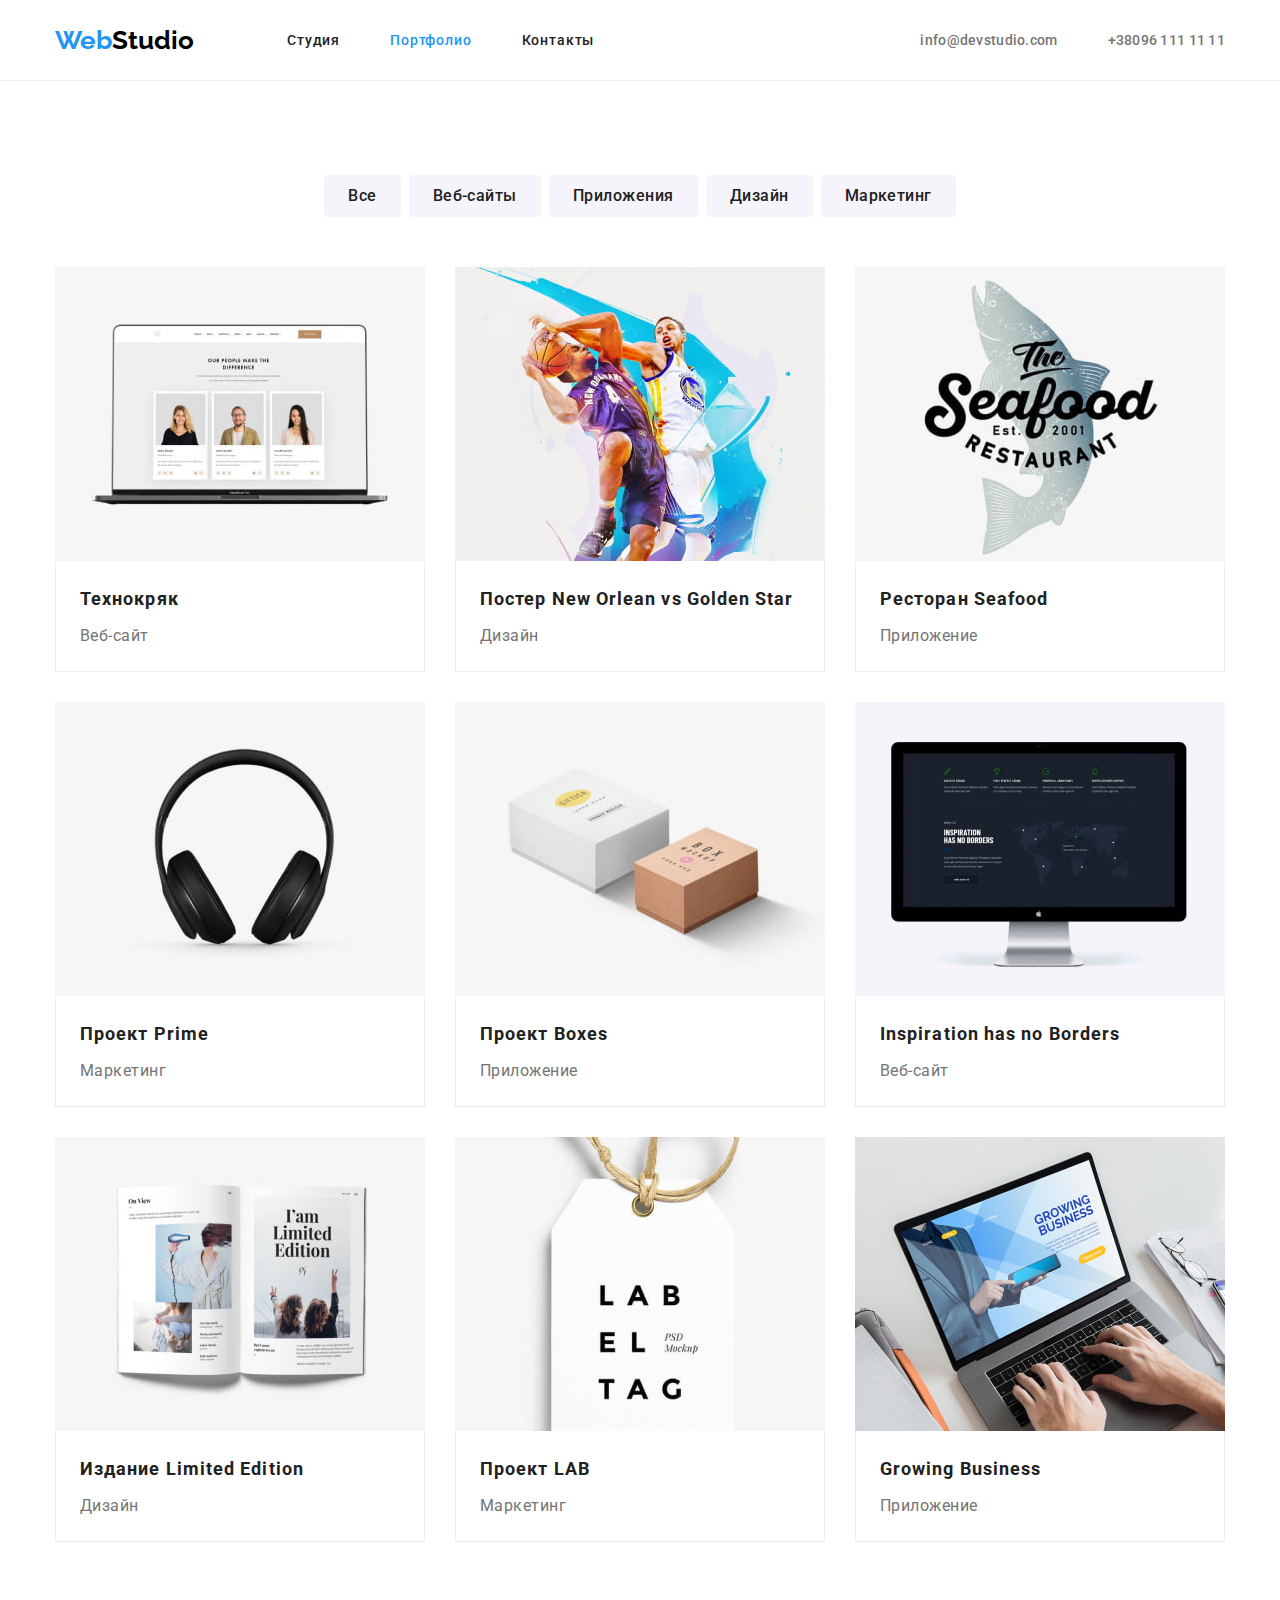
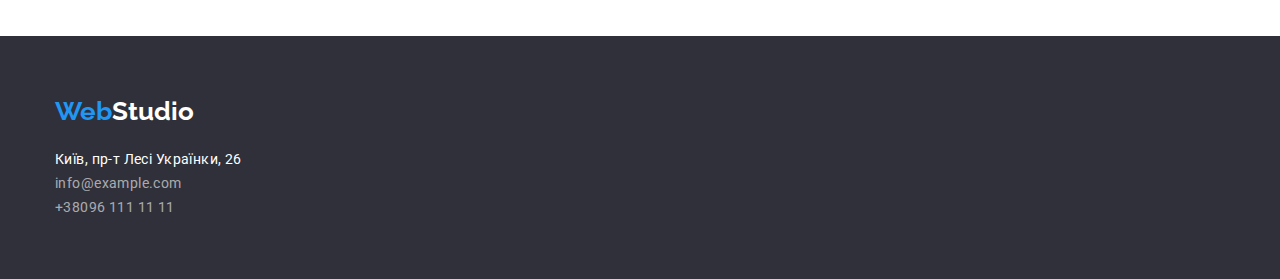
==== commit 1d8903b6: "fixed flexbox" ====
--- a/portfolio.html
+++ b/portfolio.html
@@ -73,7 +73,7 @@
           </ul>
           <h2 class="visually-hidden">Реализованные проекты</h2>
           <ul class="project-collection list">
-            <li>
+            <li class="project-wrap">
               <a class="link">
                 <img
                   src="./img/tehnockyak.jpg"
@@ -87,7 +87,7 @@
                 </div>
               </a>
             </li>
-            <li>
+            <li class="project-wrap">
               <a class="link">
                 <img
                   src="./img/poster.jpg"
@@ -103,7 +103,7 @@
                 </div>
               </a>
             </li>
-            <li>
+            <li class="project-wrap">
               <a class="link">
                 <img
                   src="./img/seafood.jpg"
@@ -117,7 +117,7 @@
                 </div>
               </a>
             </li>
-            <li>
+            <li class="project-wrap">
               <a class="link">
                 <img
                   src="./img/prime.jpg"
@@ -131,7 +131,7 @@
                 </div>
               </a>
             </li>
-            <li>
+            <li class="project-wrap">
               <a class="link">
                 <img
                   src="./img/boxes.jpg"
@@ -145,7 +145,7 @@
                 </div>
               </a>
             </li>
-            <li>
+            <li class="project-wrap">
               <a class="link">
                 <img
                   src="./img/web-sate.jpg"
@@ -159,7 +159,7 @@
                 </div>
               </a>
             </li>
-            <li>
+            <li class="project-wrap">
               <a class="link">
                 <img
                   src="./img/limited_edition.jpg"
@@ -173,7 +173,7 @@
                 </div>
               </a>
             </li>
-            <li>
+            <li class="project-wrap">
               <a class="link">
                 <img
                   src="./img/lab.jpg"
@@ -187,7 +187,7 @@
                 </div>
               </a>
             </li>
-            <li>
+            <li class="project-wrap">
               <a class="link">
                 <img
                   src="./img/business.jpg"
--- a/css/style.css
+++ b/css/style.css
@@ -44,9 +44,6 @@
   font-style: normal;
   font-size: 14px;
 }
-.header {
-  border-bottom: 1px solid #ececec;
-}
 .link {
   text-decoration: none;
 }
@@ -108,8 +105,6 @@
 .hero {
   background: var(--background-color-darck);
   color: var(--text-color-wight);
-}
-.hero-container {
   padding: 200px 0;
   text-align: center;
 }
@@ -267,6 +262,9 @@
 .address-collection:last-child {
   margin-bottom: 0px;
 }
+.project-wrap {
+  width: 370px;
+}
 .project-card {
   margin-top: 0;
   padding: 20px 24px;
@@ -300,7 +298,7 @@
   padding-right: 15px;
 }
 .header {
-  border-bottom: var(--text-color-gray);
+  border-bottom: 1px solid var(--border-color);
 }
 .header-container {
   display: flex;
